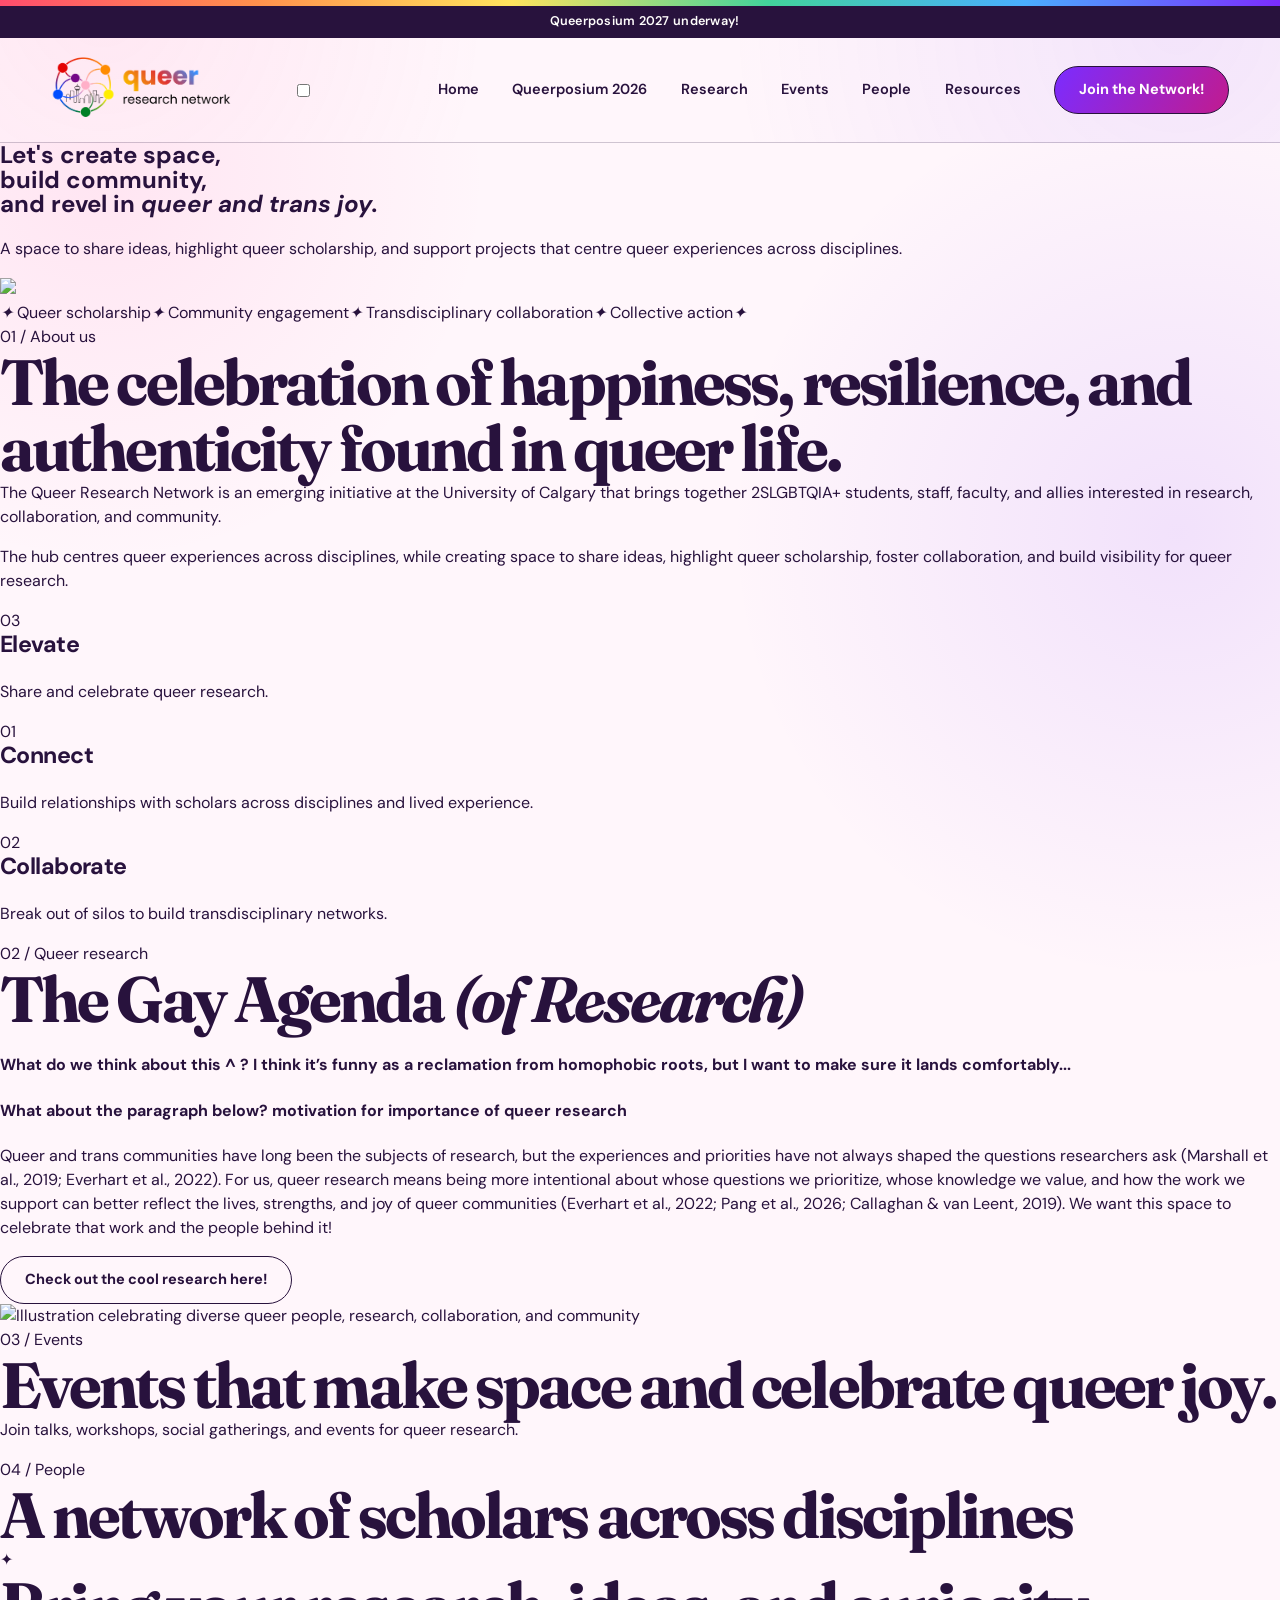
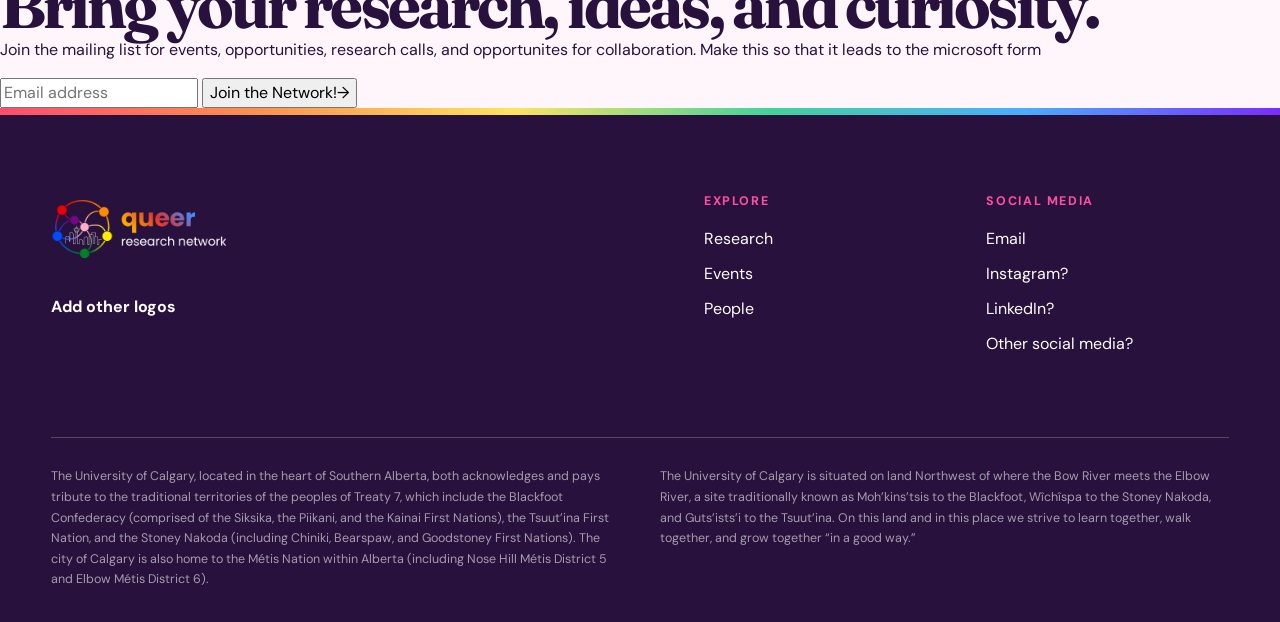
==== index.html @ a1e93ead "Add files via upload" ====
<!DOCTYPE html>
<html lang="en">
<head>
  <meta charset="UTF-8" />
  <meta name="viewport" content="width=device-width, initial-scale=1.0" />
  <title>Queer Research Network</title>
  <link rel="icon" type="image/png" href="assets/queer_research_hub_logo_only.png" />
  <link rel="preconnect" href="https://fonts.googleapis.com" />
  <link rel="preconnect" href="https://fonts.gstatic.com" crossorigin />
  <link
    href="https://fonts.googleapis.com/css2?family=DM+Sans:wght@400;500;600;700&family=Fraunces:opsz,wght@9..144,600;9..144,700&display=swap"
    rel="stylesheet"
  />
<link rel="stylesheet" href="styles.css" />
<link rel="stylesheet" href="home.css" />


  
</head>
<body class="home-page">
  <a class="skip-link" href="#main-content">Skip to content</a>
  <header class="site-header">
    <div class="announcement-bar">
      <p>
        <span aria-hidden="true"></span>
        Queerposium 2027 underway!
      </p>
      <!-- <a href="#connect">Get involved <span aria-hidden="true">↗</span></a> -->
    </div>
    <div class="nav-shell">
      <a class="brand" href="" aria-label="Queer Research Network home">
        <img class="brand-mark" src="assets/QRN_logo_black.png" alt="" aria-hidden="true" />
      </a>
      <input class="nav-toggle" type="checkbox" id="nav-toggle" />
      <label class="nav-toggle-label" for="nav-toggle">
        <span class="sr-only">Toggle navigation</span>
        <span></span><span></span>
      </label>
      <nav class="primary-nav" aria-label="Primary navigation">        
        <a href="index.html">Home</a>
        <a href="queerposium.html">Queerposium 2026</a>
        <!-- <a href="#about">About</a> -->
        <a href="research.html">Research</a>
        <a href="#events">Events</a>
        <a href="people.html">People</a>
        <a href="#resources">Resources</a>
        <a class="nav-button" href="#connect">Join the Network!</a>
      </nav>
    </div>
  </header>
  <main id="main-content">
    <section class="hero" id="top">
      <div class="hero-copy">
        <!-- <p class="eyebrow">Transdisciplinary. Community-led. Unapologetically queer.</p> -->
        <h1>
          <span class="hero-main">
            Let's create space,<br>
            build community,<br>
            and revel in <em>queer and trans joy.</em>
          </span><br>
        </h1>
        <p class="hero-intro">
          A space to share ideas, highlight queer scholarship, and support projects that centre queer experiences across disciplines.
        </p>
        <div class="hero-actions">
          <!-- <a class="button button-primary" href="#about">Learn more!</a> -->
          <!-- <a class="text-link" href="#research">See our work <span aria-hidden="true">→</span></a> -->
        </div>
      </div>
      <div class="hero-visual">
        <img
          class="hero-illustration"
          src="assets/queer-research-foreground.png"
        />
      </div>
    </section>
    <section class="ticker" aria-label="Hub values">
      <div class="ticker-track">
        <i>✦</i>
        <span>Queer scholarship</span><i>✦</i>
        <span>Community engagement</span><i>✦</i>
        <span>Transdisciplinary collaboration</span><i>✦</i>
        <span>Collective action</span><i>✦</i>
      </div>
    </section>
    <section class="intro-section section" id="about">
      <div class="section-label">01 / About us</div>
      <div class="intro-grid">
        <h2>The celebration of happiness, resilience, and authenticity found in queer life.</h2>
        <div class="intro-copy">
          <p>
            The Queer Research Network is an emerging initiative at the University of
            Calgary that brings together 2SLGBTQIA+ students, staff, faculty, and allies
            interested in research, collaboration, and community.
          </p>
          <p>
            The hub centres queer experiences across disciplines, while creating space
            to share ideas, highlight queer scholarship, foster collaboration, and build
            visibility for queer research.
          </p>
          <!-- <a class="text-link" href="#connect">Some button here idk yet <span aria-hidden="true">→</span></a> -->
        </div>
      </div>
      <div class="values-grid">
        <article class="value-card value-lilac">
          <span class="card-number">03</span>
          <h3>Elevate</h3>
          <p>Share and celebrate queer research.</p>
        </article>
        <article class="value-card value-yellow">
          <span class="card-number">01</span>
          <h3>Connect</h3>
          <p>Build relationships with scholars across disciplines and lived experience.</p>
        </article>
        <article class="value-card value-mint">
          <span class="card-number">02</span>
          <h3>Collaborate</h3>
          <p>Break out of silos to build transdisciplinary networks.</p>
        </article>
      </div>
    </section>

    
    <section class="research-section section" id="research">

      <div class="research-intro-grid">
        <div class="research-intro-column">
          <div class="section-label">02 / Queer research</div>

          <h2>The Gay Agenda <em>(of Research)</em></h2>

          <h4>
            What do we think about this ^ ? I think it’s funny as a reclamation
            from homophobic roots, but I want to make sure it lands comfortably...
          </h4>

          <h4>
            What about the paragraph below? motivation for importance of queer research 
          </h4>

          <div class="research-intro">
            <p>
              Queer and trans communities have long been the subjects of research,
              but the experiences and priorities have not always shaped the
              questions researchers ask
              (<a href="https://doi.org/10.1089/trgh.2018.0020"
                  target="_blank" rel="noopener noreferrer">Marshall et al., 2019</a>;
              <a href="https://doi.org/10.1016/j.socscimed.2021.114610"
                  target="_blank" rel="noopener noreferrer">Everhart et al., 2022</a>).

              For us, queer research means being more intentional about whose
              questions we prioritize, whose knowledge we value, and how the work
              we support can better reflect the lives, strengths, and joy of queer
              communities
              (<a href="https://doi.org/10.1016/j.socscimed.2021.114610"
                  target="_blank" rel="noopener noreferrer">Everhart et al., 2022</a>;
              <a href="https://www.cbrc.net/gender_diverse_research_priorities"
                  target="_blank" rel="noopener noreferrer">Pang et al., 2026</a>;
              <a href="https://doi.org/10.15365/joce.2203032019"
                  target="_blank" rel="noopener noreferrer">Callaghan &amp; van Leent, 2019</a>).

              We want this space to celebrate that work and the people behind it!
            </p>
          </div>

          <a class="button button-outline" href="research.html">
            Check out the cool research here!
          </a>
          
        </div>

        <div class="research-intro-visual">
          <img
            src="assets/post-it.jpeg"
            alt="Illustration celebrating diverse queer people, research, collaboration, and community"
          />
        </div>

      </div>

      <div class="research-grid"></div>

      <div class="research-grid"></div>
    </section>


    <section class="events-section section" id="events">
      <div class="events-intro">
        <div class="section-label">03 / Events</div>
        <h2>Events that make space and celebrate queer joy.</h2>
        <p>
          Join talks, workshops, social gatherings, and events for queer research.
        </p>
      </div>
      <div class="event-list"></div>
    </section>

    
    <section class="people-section section" id="people">
      <div class="section-heading-row">
        <div>
          <div class="section-label">04 / People</div>
          <h2>A network of scholars across disciplines</h2>
        </div>
      </div>
      <div class="people-grid"></div>
    </section>


    <!-- <section class="resource-section section" id="resources">
      <div class="resource-panel">
        <div>
          <p class="eyebrow">TODO</p>
          <h2>Ideas to refine this website</h2>
        </div>
        <div>
          <p>Create a solo Queerposium page, where we can include pictures from the event</p>
          <p>Think about where I can put real pictures on THIS page</p>
          <p>Put more queer elements (flags, etc) </p>
        </div>
        <!-- <div class="resource-links">
          <a href="#"><span>Research summaries</span><span>24 resources ↗</span></a>
          <a href="#"><span>Methods and ethics</span><span>12 resources ↗</span></a>
          <a href="#"><span>Teaching materials</span><span>18 resources ↗</span></a>
          <a href="#"><span>Community toolkits</span><span>9 resources ↗</span></a>
        </div> -->
      </div>
    </section>
    <section class="connect-section" id="connect">
      <div class="connect-art" aria-hidden="true">
        <span class="connect-star">✦</span>
        <span class="connect-loop"></span>
        <span class="connect-dot dot-one"></span>
        <span class="connect-dot dot-two"></span>
        <span class="connect-dot dot-three"></span>
      </div>
      <div class="connect-copy">
        <h2>Bring your research, ideas, and curiosity.</h2>
        <p>
          Join the mailing list for events, opportunities, research calls, and opportunites for collaboration.
          Make this so that it leads to the microsoft form
        </p>
        <form class="signup-form" action="#" method="post">
          <label class="sr-only" for="email">Email address</label>
          <input id="email" type="email" name="email" placeholder="Email address" required />
          <button type="submit">Join the Network!<span aria-hidden="true">→</span></button>
        </form>
      </div>
    </section>
  </main>
  <footer class="site-footer">
    <div class="footer-brand">
      <a class="brand" href="" aria-label="Queer Research Network home">
        <img class="brand-mark" src="assets/QRN_logo_white.png" alt="" aria-hidden="true" />
      </a>
       <h4> Add other logos</h4>
    </div>
    <div class="footer-links">
      <div>
        <h3>Explore</h3>
        <!-- <a href="#about">About</a> -->
        <a href="research.html">Research</a>
        <a href="#events">Events</a>
        <a href="#people">People</a>
      </div>
      <div>
        <h3>Social Media</h3>
        <a href="mailto:hello@example.ca">Email</a>
        <a href="#">Instagram?</a>
        <a href="#">LinkedIn?</a>
        <a href="#">Other social media?</a>
      </div>
    </div>
<div class="footer-bottom">

  <p>
    The University of Calgary, located in the heart of Southern
    Alberta, both acknowledges and pays tribute to the traditional
    territories of the peoples of Treaty 7, which include the
    Blackfoot Confederacy (comprised of the Siksika, the Piikani,
    and the Kainai First Nations), the Tsuut’ina First Nation, and
    the Stoney Nakoda (including Chiniki, Bearspaw, and Goodstoney
    First Nations). The city of Calgary is also home to the Métis
    Nation within Alberta (including Nose Hill Métis District 5 and
    Elbow Métis District 6).
  </p>

  <p>
    The University of Calgary is situated on land Northwest of where
    the Bow River meets the Elbow River, a site traditionally known
    as Moh’kins’tsis to the Blackfoot, Wîchîspa to the Stoney Nakoda,
    and Guts’ists’i to the Tsuut’ina. On this land and in this place
    we strive to learn together, walk together, and grow together
    “in a good way.”
  </p>

</div>
  </footer>

  <script>
    // Keep an initials portrait when a profile image cannot be loaded.
    document.addEventListener("error", function (event) {
      const image = event.target;
      if (!(image instanceof HTMLImageElement) ||
          !image.matches(".people-grid .person-photo")) return;
      const portrait = image.closest(".person-portrait");
      if (!portrait) return;
      const name = image.alt.replace(/^Portrait of\s+/i, "").trim();
      const initials = name.split(/\s+/).slice(0, 2)
        .map(part => part.charAt(0)).join("").toUpperCase();
      const fallback = document.createElement("span");
      fallback.textContent = initials;
      portrait.replaceChildren(fallback);
      portrait.setAttribute("aria-hidden", "true");
    }, true);
  </script>
  <script src="https://cdn.jsdelivr.net/npm/@supabase/supabase-js@2"></script>
  <script src="database.js"></script>
</body>
</html>
---- styles.css ----
/* ============================================================
   SHARED SITE STYLES
   Loaded by every page.
   Contains only design tokens, base styles, shared header/nav,
   buttons, accessibility utilities, and shared footer skin.
   ============================================================ */

:root {
  --ink: #28123d;
  --paper: #fff6fb;
  --white: #fffdfc;
  --red: #ff4d6d;
  --orange: #ff914d;
  --purple: #7b2cff;
  --lilac: #eadcff;
  --pink: #ff4fa3;
  --coral: #ff756d;
  --yellow: #ffe45e;
  --mint: #94edc5;
  --green: #42d39b;
  --sky: #a9ddff;
  --blue: #4aaeff;
  --line: rgba(40, 18, 61, 0.22);
  --shadow: 0 20px 50px rgba(40, 18, 61, 0.14);
  --radius-sm: 18px;
  --radius-md: 30px;
  --radius-lg: 48px;
  --max-width: 1440px;
  --serif: "Fraunces", Georgia, serif;
  --sans: "DM Sans", Arial, sans-serif;
}

* {
  box-sizing: border-box;
}

html {
  scroll-behavior: smooth;
  scroll-padding-top: 24px;
}

body {
  margin: 0;
  color: var(--ink);
  background:
    radial-gradient(circle at 8% 8%, rgba(255, 79, 163, 0.10), transparent 24rem),
    radial-gradient(circle at 92% 24%, rgba(123, 44, 255, 0.10), transparent 28rem),
    var(--paper);
  font-family: var(--sans);
  font-size: 16px;
  line-height: 1.5;
  -webkit-font-smoothing: antialiased;
}

::selection {
  color: var(--ink);
  background: var(--yellow);
}

img,
svg {
  max-width: 100%;
}

a {
  color: inherit;
  text-decoration: none;
}

button,
input {
  font: inherit;
}

h1,
h2,
h3,
p {
  margin-top: 0;
}

h1,
h2,
h3 {
  line-height: 1.03;
}

h2 {
  margin-bottom: 0;
  font-family: var(--serif);
  font-size: clamp(2.7rem, 5vw, 5rem);
  letter-spacing: -0.045em;
}

h3 {
  font-size: 1.45rem;
  letter-spacing: -0.025em;
}

.wrap {
  width: min(92%, var(--max-width));
  margin-inline: auto;
}

.skip-link {
  position: fixed;
  top: 12px;
  left: 12px;
  z-index: 999;
  padding: 10px 16px;
  border-radius: 999px;
  color: var(--white);
  background: var(--ink);
  transform: translateY(-160%);
  transition: transform 180ms ease;
}

.skip-link:focus {
  transform: translateY(0);
}

.sr-only {
  position: absolute;
  width: 1px;
  height: 1px;
  padding: 0;
  margin: -1px;
  overflow: hidden;
  clip: rect(0, 0, 0, 0);
  white-space: nowrap;
  border: 0;
}

:focus-visible {
  outline: 3px solid var(--purple);
  outline-offset: 4px;
}

/* ------------------------------------------------------------
   Shared header + desktop navigation
   ------------------------------------------------------------ */

.site-header {
  position: relative;
  z-index: 20;
  border-bottom: 1px solid var(--line);
  background:
    radial-gradient(circle at 8% 4%, rgba(255, 79, 163, 0.09), transparent 24rem),
    radial-gradient(circle at 92% 18%, rgba(123, 44, 255, 0.09), transparent 28rem),
    var(--paper);
}

.announcement-bar {
  display: flex;
  justify-content: center;
  align-items: center;
  gap: 48px;
  min-height: 38px;
  padding: 11px 5vw 6px;
  color: var(--white);
  background:
    linear-gradient(
      90deg,
      var(--red),
      var(--orange),
      var(--yellow),
      var(--green),
      var(--blue),
      var(--purple)
    ) top / 100% 6px no-repeat,
    var(--ink);
  font-size: 0.79rem;
  font-weight: 600;
  letter-spacing: 0.02em;
}

.announcement-bar p {
  display: flex;
  align-items: center;
  gap: 9px;
  margin: 0;
}

.announcement-bar a {
  border-bottom: 1px solid currentColor;
}

.nav-shell {
  display: flex;
  align-items: center;
  justify-content: space-between;
  width: min(100% - 8vw, var(--max-width));
  min-height: 104px;
  margin-inline: auto;
  gap: 24px;
}

.brand {
  display: inline-flex;
  align-items: center;
  gap: 13px;
  font-weight: 700;
  line-height: 1.1;
}

.brand-mark {
  width: auto;
  height: 72px;
  object-fit: contain;
}

.brand-text {
  font-size: 0.88rem;
  line-height: 1.05;
  letter-spacing: -0.02em;
}

.brand-fallback {
  font-family: var(--serif);
  font-size: 1.5rem;
  letter-spacing: -0.04em;
}

.primary-nav {
  display: flex;
  align-items: center;
  gap: clamp(18px, 2.6vw, 42px);
  font-size: 0.91rem;
  font-weight: 600;
}

.primary-nav > a:not(.nav-button):not(.button) {
  position: relative;
}

.primary-nav > a:not(.nav-button):not(.button)::after {
  position: absolute;
  right: 0;
  bottom: -5px;
  left: 0;
  height: 2px;
  background: var(--purple);
  content: "";
  transform: scaleX(0);
  transform-origin: right;
  transition: transform 180ms ease;
}

.primary-nav > a:not(.nav-button):not(.button):hover::after,
.primary-nav > a:not(.nav-button):not(.button):focus-visible::after {
  transform: scaleX(1);
  transform-origin: left;
}

/* ------------------------------------------------------------
   Shared buttons
   ------------------------------------------------------------ */

.nav-button,
.button {
  display: inline-flex;
  align-items: center;
  justify-content: center;
  min-height: 48px;
  padding: 0 24px;
  border: 1.5px solid var(--ink);
  border-radius: 999px;
  font-size: 0.91rem;
  font-weight: 700;
  transition:
    transform 180ms ease,
    box-shadow 180ms ease,
    background 180ms ease;
}

.nav-button,
.button-primary {
  color: var(--white);
  background: linear-gradient(120deg, var(--purple), #c11b8f);
}

.nav-button:hover,
.button:hover {
  box-shadow: 5px 5px 0 var(--ink);
  transform: translate(-2px, -2px);
}

.button-outline {
  background: transparent;
}

/* ============================================================
   SHARED FOOTER
   Used by index.html and queerposium.html
   ============================================================ */

.site-footer {
  display: grid;
  grid-template-columns: 1fr 1fr;

  gap: 70px 10vw;

  padding:
    87px
    max(4vw, calc((100vw - var(--max-width)) / 2))
    32px;

  color: var(--white);

  background:
    linear-gradient(
      90deg,
      var(--red),
      var(--orange),
      var(--yellow),
      var(--green),
      var(--blue),
      var(--purple)
    )
    top / 100% 7px no-repeat,
    var(--ink);
}


/* Footer logo / brand */

.footer-brand > p {
  max-width: 330px;
  margin: 28px 0 0;

  color: rgba(255, 253, 248, 0.68);
}


/* Footer navigation columns */

.footer-links {
  display: grid;
  grid-template-columns: repeat(2, 1fr);
  gap: 40px;
}

.footer-links h3 {
  margin-bottom: 20px;

  color: var(--pink);

  font-size: 0.78rem;
  letter-spacing: 0.13em;
  text-transform: uppercase;
}

.footer-links a {
  display: block;

  width: fit-content;

  margin-bottom: 10px;

  border-bottom: 1px solid transparent;
}

.footer-links a:hover {
  border-color: currentColor;
}


/* Land acknowledgement */

.footer-bottom {
  grid-column: 1 / -1;

  display: grid;
  grid-template-columns: repeat(2, minmax(0, 1fr));

  gap: 40px;

  padding-top: 28px;

  border-top: 1px solid rgba(255, 255, 255, 0.22);

  color: rgba(255, 253, 248, 0.58);

  font-size: 0.78rem;
  line-height: 1.65;
}

.footer-bottom p {
  max-width: 660px;
  margin: 0;
}


/* Mobile footer */

@media (max-width: 680px) {

  .site-footer {
    grid-template-columns: 1fr;

    gap: 50px;

    padding:
      70px
      24px
      32px;
  }

  .footer-links {
    grid-template-columns: repeat(2, 1fr);
  }

  .footer-bottom {
    grid-template-columns: 1fr;

    gap: 22px;
  }
}


@media (max-width: 480px) {

  .footer-links {
    grid-template-columns: 1fr;
    gap: 28px;
  }

}

/* ------------------------------------------------------------
   Shared responsive header basics
   ------------------------------------------------------------ */

@media (max-width: 900px) {
  .announcement-bar {
    justify-content: space-between;
    gap: 12px;
  }

  .nav-shell {
    min-height: 86px;
  }
}

@media (max-width: 680px) {
  .announcement-bar {
    min-height: 34px;
    font-size: 0.68rem;
  }

  .announcement-bar p {
    overflow: hidden;
    white-space: nowrap;
    text-overflow: ellipsis;
  }

  .nav-shell {
    width: min(100% - 36px, var(--max-width));
  }

  .brand-text {
    font-size: 0.78rem;
  }
}

@media (prefers-reduced-motion: reduce) {
  *,
  *::before,
  *::after {
    scroll-behavior: auto !important;
    transition-duration: 0.01ms !important;
  }


  .person-card:target {
  outline: 3px solid #7b2cff;
  outline-offset: 5px;
  scroll-margin-top: 24px;
}
  
}
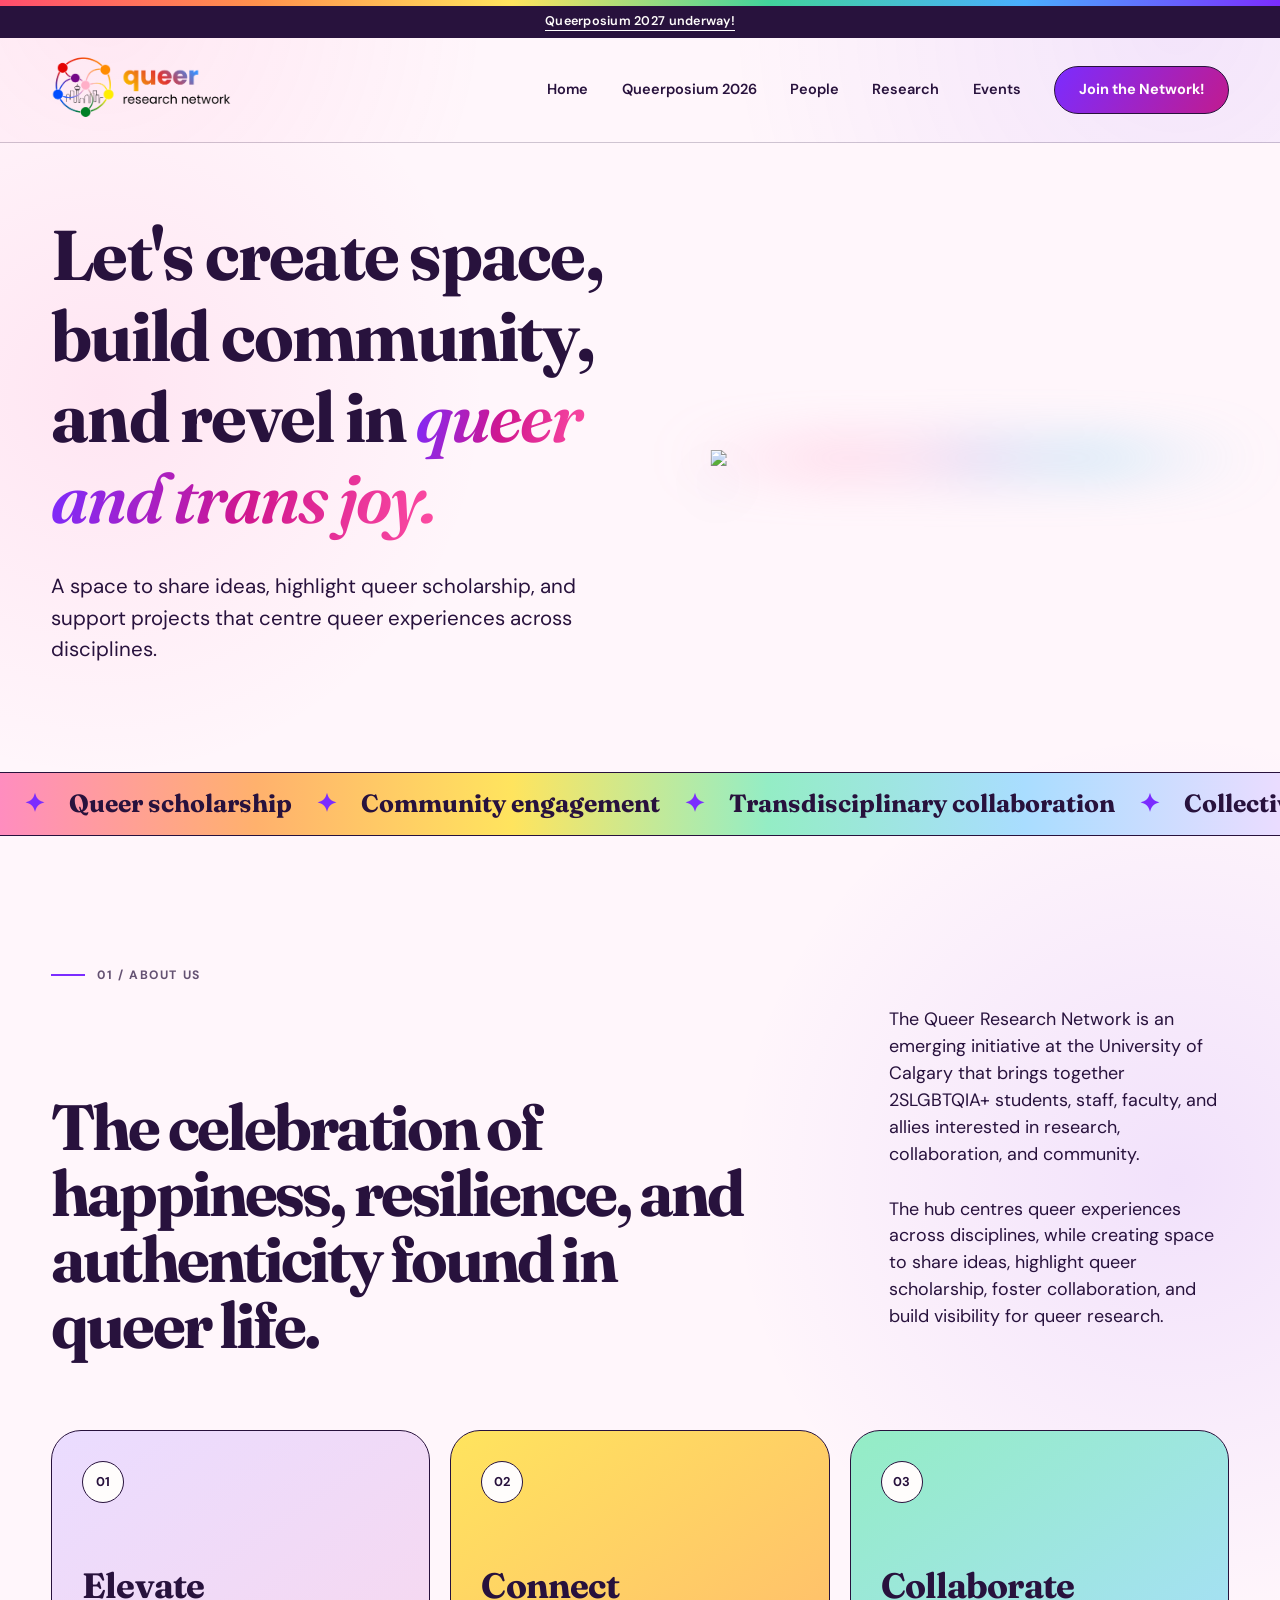
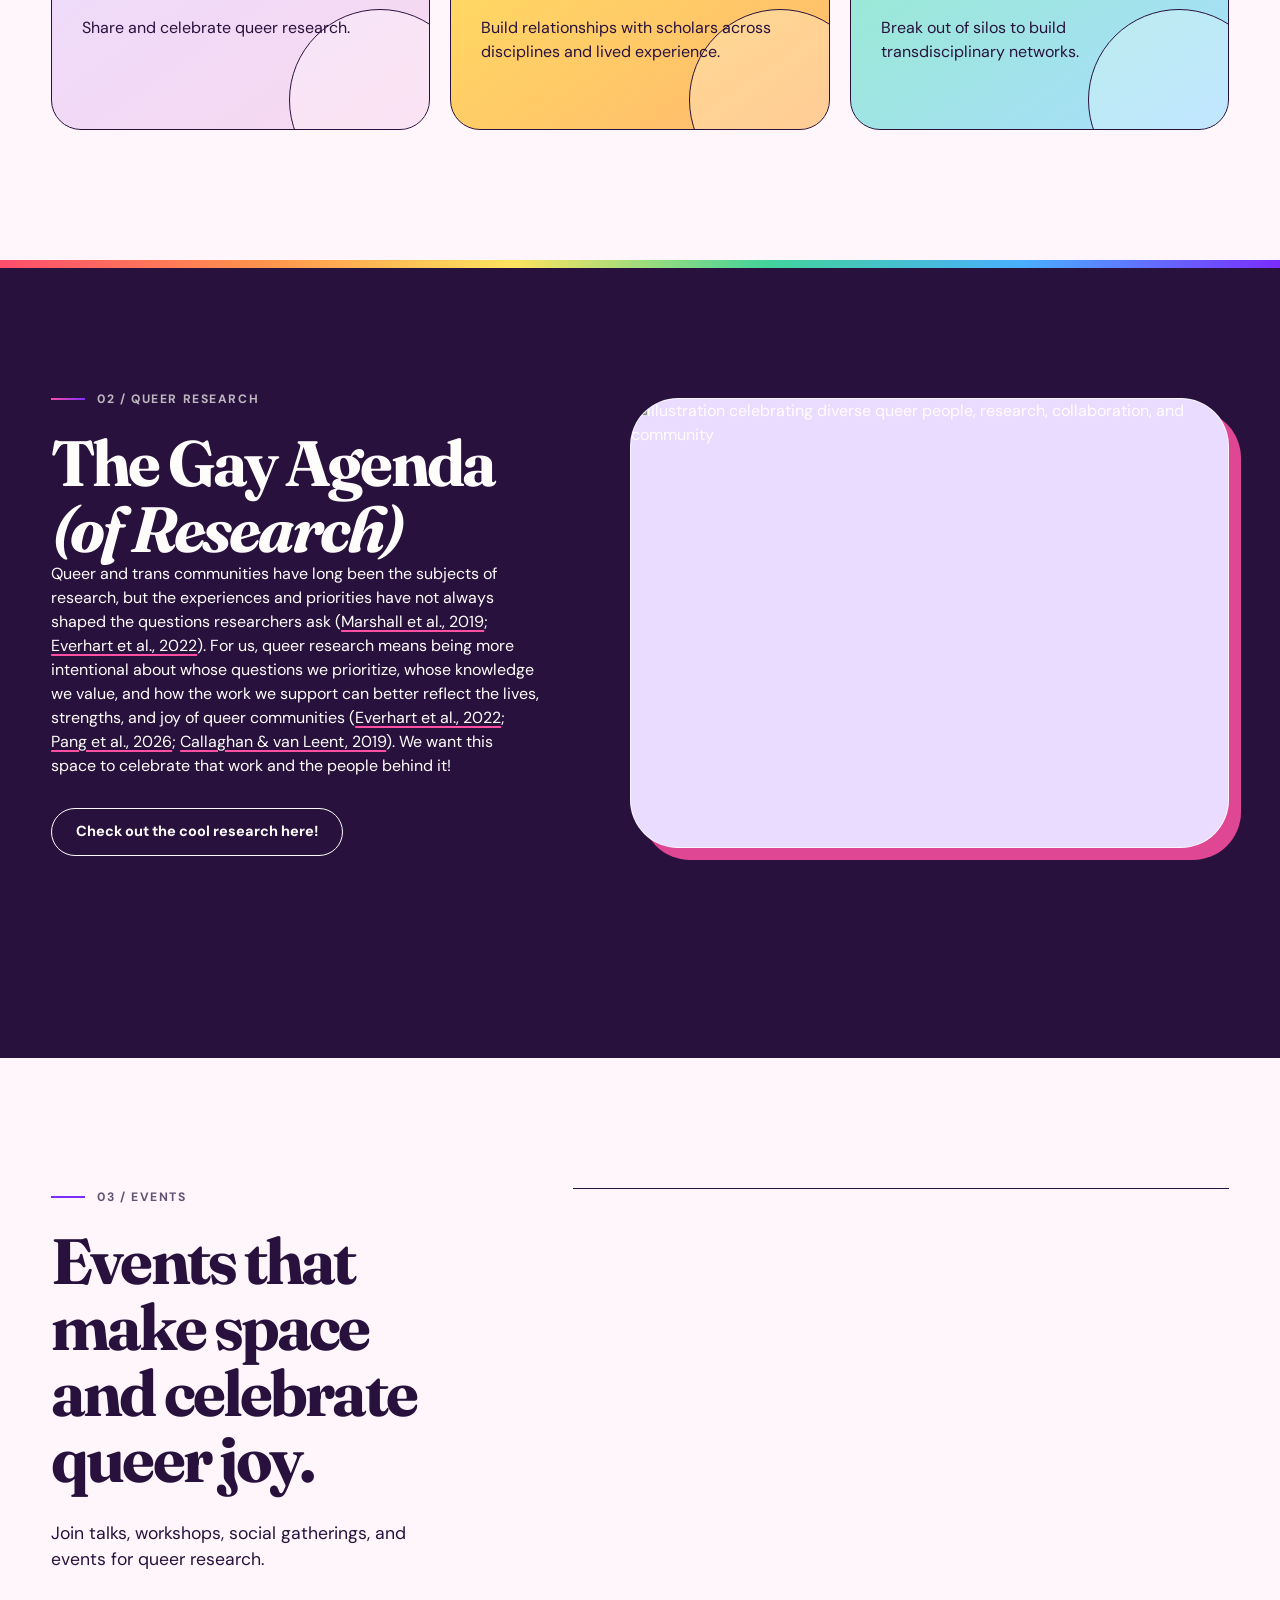
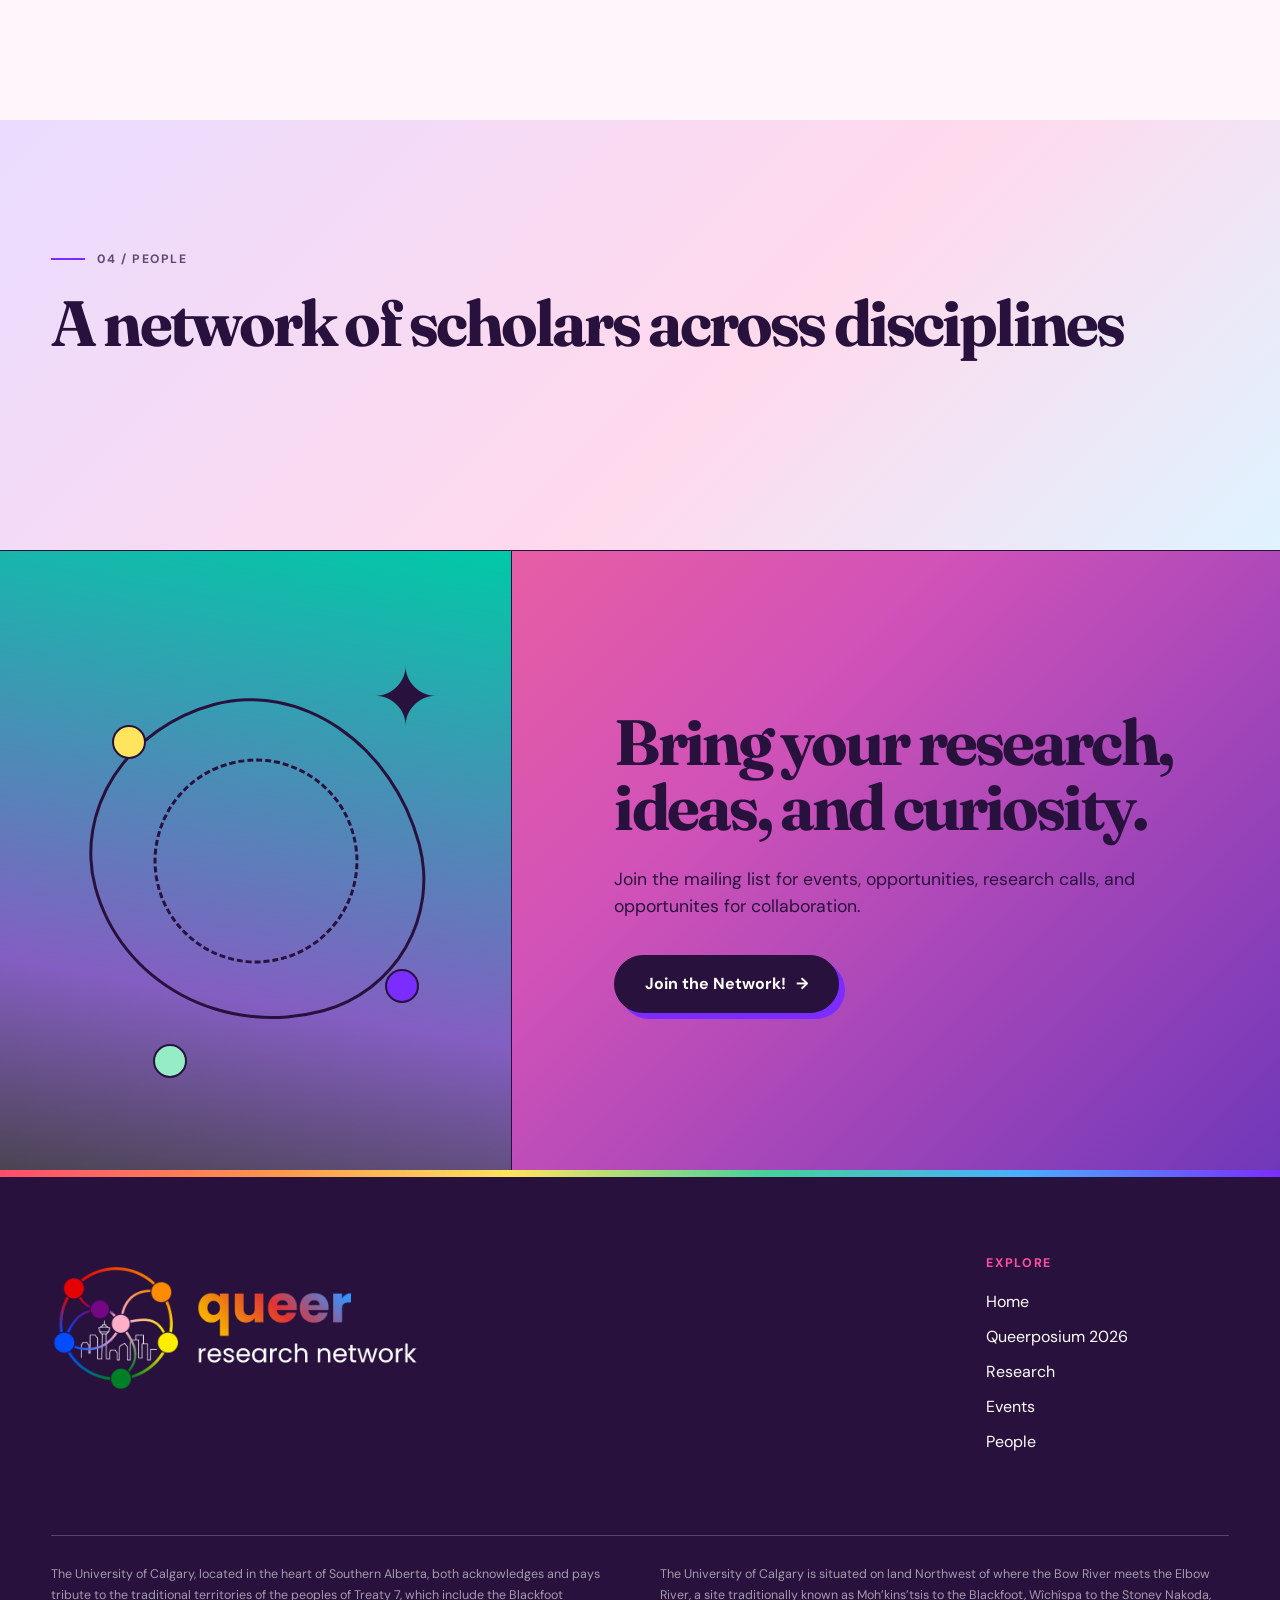
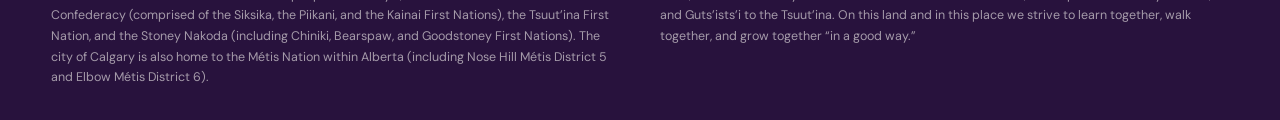
==== commit 126da8fa: "Add files via upload" ====
--- a/index.html
+++ b/index.html
@@ -19,35 +19,10 @@
 </head>
 <body class="home-page">
   <a class="skip-link" href="#main-content">Skip to content</a>
-  <header class="site-header">
-    <div class="announcement-bar">
-      <p>
-        <span aria-hidden="true"></span>
-        Queerposium 2027 underway!
-      </p>
-      <!-- <a href="#connect">Get involved <span aria-hidden="true">↗</span></a> -->
-    </div>
-    <div class="nav-shell">
-      <a class="brand" href="" aria-label="Queer Research Network home">
-        <img class="brand-mark" src="assets/QRN_logo_black.png" alt="" aria-hidden="true" />
-      </a>
-      <input class="nav-toggle" type="checkbox" id="nav-toggle" />
-      <label class="nav-toggle-label" for="nav-toggle">
-        <span class="sr-only">Toggle navigation</span>
-        <span></span><span></span>
-      </label>
-      <nav class="primary-nav" aria-label="Primary navigation">        
-        <a href="index.html">Home</a>
-        <a href="queerposium.html">Queerposium 2026</a>
-        <!-- <a href="#about">About</a> -->
-        <a href="research.html">Research</a>
-        <a href="#events">Events</a>
-        <a href="people.html">People</a>
-        <a href="#resources">Resources</a>
-        <a class="nav-button" href="#connect">Join the Network!</a>
-      </nav>
-    </div>
-  </header>
+
+  <div id="header-container"></div>
+  <script src="/header.js" defer></script>
+  
   <main id="main-content">
     <section class="hero" id="top">
       <div class="hero-copy">
@@ -103,17 +78,17 @@
       </div>
       <div class="values-grid">
         <article class="value-card value-lilac">
-          <span class="card-number">03</span>
+          <span class="card-number">01</span>
           <h3>Elevate</h3>
           <p>Share and celebrate queer research.</p>
         </article>
         <article class="value-card value-yellow">
-          <span class="card-number">01</span>
+          <span class="card-number">02</span>
           <h3>Connect</h3>
           <p>Build relationships with scholars across disciplines and lived experience.</p>
         </article>
         <article class="value-card value-mint">
-          <span class="card-number">02</span>
+          <span class="card-number">03</span>
           <h3>Collaborate</h3>
           <p>Break out of silos to build transdisciplinary networks.</p>
         </article>
@@ -128,15 +103,6 @@
           <div class="section-label">02 / Queer research</div>
 
           <h2>The Gay Agenda <em>(of Research)</em></h2>
-
-          <h4>
-            What do we think about this ^ ? I think it’s funny as a reclamation
-            from homophobic roots, but I want to make sure it lands comfortably...
-          </h4>
-
-          <h4>
-            What about the paragraph below? motivation for importance of queer research 
-          </h4>
 
           <div class="research-intro">
             <p>
@@ -238,64 +204,22 @@
         <h2>Bring your research, ideas, and curiosity.</h2>
         <p>
           Join the mailing list for events, opportunities, research calls, and opportunites for collaboration.
-          Make this so that it leads to the microsoft form
         </p>
-        <form class="signup-form" action="#" method="post">
-          <label class="sr-only" for="email">Email address</label>
-          <input id="email" type="email" name="email" placeholder="Email address" required />
-          <button type="submit">Join the Network!<span aria-hidden="true">→</span></button>
-        </form>
+        <a
+          href="https://forms.cloud.microsoft/Pages/ResponsePage.aspx?id=7KAJxuOlMUaWhhkigL2RUbtueihBSt9Picqrnb887gtUMUtVWUZZM0RPVTFEOVdIR0JNRktCRlJOSyQlQCN0PWcu"
+          class="join-button"
+          target="_blank"
+          rel="noopener noreferrer"
+        >
+          Join the Network! <span aria-hidden="true">→</span>
+        </a>
       </div>
     </section>
   </main>
-  <footer class="site-footer">
-    <div class="footer-brand">
-      <a class="brand" href="" aria-label="Queer Research Network home">
-        <img class="brand-mark" src="assets/QRN_logo_white.png" alt="" aria-hidden="true" />
-      </a>
-       <h4> Add other logos</h4>
-    </div>
-    <div class="footer-links">
-      <div>
-        <h3>Explore</h3>
-        <!-- <a href="#about">About</a> -->
-        <a href="research.html">Research</a>
-        <a href="#events">Events</a>
-        <a href="#people">People</a>
-      </div>
-      <div>
-        <h3>Social Media</h3>
-        <a href="mailto:hello@example.ca">Email</a>
-        <a href="#">Instagram?</a>
-        <a href="#">LinkedIn?</a>
-        <a href="#">Other social media?</a>
-      </div>
-    </div>
-<div class="footer-bottom">
-
-  <p>
-    The University of Calgary, located in the heart of Southern
-    Alberta, both acknowledges and pays tribute to the traditional
-    territories of the peoples of Treaty 7, which include the
-    Blackfoot Confederacy (comprised of the Siksika, the Piikani,
-    and the Kainai First Nations), the Tsuut’ina First Nation, and
-    the Stoney Nakoda (including Chiniki, Bearspaw, and Goodstoney
-    First Nations). The city of Calgary is also home to the Métis
-    Nation within Alberta (including Nose Hill Métis District 5 and
-    Elbow Métis District 6).
-  </p>
-
-  <p>
-    The University of Calgary is situated on land Northwest of where
-    the Bow River meets the Elbow River, a site traditionally known
-    as Moh’kins’tsis to the Blackfoot, Wîchîspa to the Stoney Nakoda,
-    and Guts’ists’i to the Tsuut’ina. On this land and in this place
-    we strive to learn together, walk together, and grow together
-    “in a good way.”
-  </p>
-
-</div>
-  </footer>
+
+
+  <div id="footer-container"></div>
+<script src="/footer.js" defer></script>
 
   <script>
     // Keep an initials portrait when a profile image cannot be loaded.
--- a/styles.css
+++ b/styles.css
@@ -324,6 +324,13 @@
 
 /* Footer logo / brand */
 
+.footer-brand .brand-mark {
+  height: 150px;
+  width: auto;
+  max-width: 100%;
+  object-fit: contain;
+}
+
 .footer-brand > p {
   max-width: 330px;
   margin: 28px 0 0;
@@ -336,8 +343,8 @@
 
 .footer-links {
   display: grid;
-  grid-template-columns: repeat(2, 1fr);
-  gap: 40px;
+  grid-template-columns: 1fr;
+  padding-left: calc(50% + 20px);
 }
 
 .footer-links h3 {
@@ -479,3 +486,89 @@
 }
   
 }
+
+@media (max-width: 680px) {
+  .footer-links {
+    padding-left: 0;
+  }
+}
+
+
+/* Consistent footer typography across all pages */
+
+.site-footer {
+  font-family: "DM Sans", Arial, sans-serif;
+  font-size: 16px;
+  line-height: 1.5;
+}
+
+.site-footer .footer-links h3 {
+  font-family: "DM Sans", Arial, sans-serif;
+  font-size: 0.78rem;
+  font-weight: 700;
+  letter-spacing: 0.13em;
+  line-height: 1.03;
+  margin: 0 0 20px;
+}
+
+.site-footer .footer-links a {
+  font-family: "DM Sans", Arial, sans-serif;
+  font-size: 16px;
+  font-weight: 400;
+  line-height: 1.5;
+  text-decoration: none;
+}
+
+.site-footer .footer-bottom {
+  font-family: "DM Sans", Arial, sans-serif;
+  font-size: 0.78rem;
+  line-height: 1.65;
+}
+
+.site-footer .footer-bottom p {
+  margin: 0;
+}
+
+
+
+/* Mobile header */
+
+@media (max-width: 780px) {
+  #header-container .nav-shell {
+    width: calc(100% - 36px);
+    min-height: 88px;
+    flex-wrap: wrap;
+  }
+
+  #header-container .brand-mark {
+    height: 58px;
+    max-height: 58px;
+  }
+
+  #header-container .menu-button {
+    display: inline-flex;
+    margin-left: auto;
+  }
+
+  #header-container .primary-nav {
+    display: none;
+    width: 100%;
+    flex-direction: column;
+    align-items: stretch;
+    gap: 0;
+    padding-bottom: 18px;
+  }
+
+  #header-container .primary-nav.is-open {
+    display: flex;
+  }
+
+  #header-container .primary-nav a {
+    padding: 12px;
+  }
+
+  #header-container .primary-nav .nav-button {
+    margin-top: 10px;
+  }
+}
+
--- a/home.css
+++ b/home.css
@@ -0,0 +1,1431 @@
+/* ============================================================
+   HOME PAGE ONLY
+   Load after styles.css on index.html.
+   ============================================================ */
+
+/* ------------------------------------------------------------
+   Home navigation: checkbox-controlled mobile menu
+   ------------------------------------------------------------ */
+
+.nav-toggle,
+.nav-toggle-label {
+  display: none;
+}
+
+/* ------------------------------------------------------------
+   Hero
+   ------------------------------------------------------------ */
+
+.hero {
+  position: relative;
+  z-index: 2;
+  display: grid;
+  grid-template-columns: minmax(0, 1.05fr) minmax(440px, 0.95fr);
+  gap: clamp(36px, 5vw, 96px);
+  align-items: center;
+  width: min(100% - 8vw, var(--max-width));
+  min-height: 500px;
+  margin-inline: auto;
+  padding: 72px 0;
+}
+
+.eyebrow,
+.section-label,
+.content-type,
+.person-role {
+  margin-bottom: 22px;
+  font-size: 0.76rem;
+  font-weight: 700;
+  letter-spacing: 0.13em;
+  text-transform: uppercase;
+}
+
+.eyebrow {
+  display: inline-flex;
+  padding: 9px 14px;
+  border: 1px solid var(--ink);
+  border-radius: 999px;
+  background: var(--yellow);
+  letter-spacing: 0.07em;
+}
+
+
+.hero h1 {
+  max-width: 820px;
+  margin-bottom: 32px;
+  font-family: var(--serif);
+  font-size: clamp(3rem, 5.5vw, 5.8rem);
+  font-weight: 700;
+  letter-spacing: -0.025em;
+  line-height: 1.15;
+  overflow: visible;
+}
+
+.hero h1 em {
+  color: var(--purple);
+  background: linear-gradient(100deg, var(--purple), #d0168f, var(--pink));
+  background-clip: text;
+  -webkit-background-clip: text;
+  -webkit-text-fill-color: transparent;
+  font-weight: 600;
+
+  padding-right: 0.12em;
+  -webkit-box-decoration-break: clone;
+  box-decoration-break: clone;
+}
+
+
+.hero-intro {
+  max-width: 690px;
+  margin-bottom: 34px;
+  font-size: clamp(1.08rem, 1.6vw, 1.35rem);
+  line-height: 1.55;
+}
+
+.hero-actions {
+  display: flex;
+  align-items: center;
+  gap: 26px;
+}
+
+.text-link,
+.card-link {
+  display: inline-flex;
+  align-items: center;
+  gap: 10px;
+  padding-bottom: 3px;
+  border-bottom: 1.5px solid currentColor;
+  font-weight: 700;
+}
+
+.text-link span,
+.card-link span {
+  transition: transform 180ms ease;
+}
+
+.text-link:hover span,
+.card-link:hover span {
+  transform: translateX(4px);
+}
+
+.hero-visual {
+  position: relative;
+  z-index: 1;
+  display: flex;
+  align-items: center;
+  justify-content: center;
+  width: min(100%, 760px);
+  min-width: 0;
+  margin-inline: auto;
+  isolation: isolate;
+}
+
+.hero-visual::before {
+  position: absolute;
+  inset: 5% -8% 0%;
+  z-index: -1;
+  border-radius: 50%;
+  background:
+    radial-gradient(circle at 28% 34%, rgba(255, 141, 191, 0.75), transparent 36%),
+    radial-gradient(circle at 72% 30%, rgba(93, 202, 241, 0.75), transparent 38%),
+    radial-gradient(circle at 52% 72%, rgba(175, 147, 230, 0.75), transparent 45%);
+  filter: blur(26px);
+  content: "";
+}
+
+.hero-illustration {
+  display: block;
+  width: 116%;
+  max-width: none;
+  height: auto;
+  object-fit: contain;
+  filter: drop-shadow(0 24px 24px rgba(55, 31, 97, 0.14));
+  transform: translateX(2%);
+}
+
+/* ------------------------------------------------------------
+   Ticker
+   ------------------------------------------------------------ */
+
+.ticker {
+  overflow: hidden;
+  border-block: 1.5px solid var(--ink);
+  background: linear-gradient(
+    90deg,
+    #ff8dbf,
+    #ffb16d,
+    var(--yellow),
+    var(--mint),
+    var(--sky),
+    var(--lilac)
+  );
+}
+
+.ticker-track {
+  display: flex;
+  justify-content: center;
+  align-items: center;
+  gap: 24px;
+  min-width: max-content;
+  min-height: 62px;
+  padding-inline: 24px;
+  font-family: var(--serif);
+  font-size: clamp(1.1rem, 2vw, 1.55rem);
+  font-weight: 700;
+}
+
+.ticker-track i {
+  color: var(--purple);
+  font-style: normal;
+}
+
+/* ------------------------------------------------------------
+   Shared home section rhythm
+   ------------------------------------------------------------ */
+
+.section {
+  width: min(100% - 8vw, var(--max-width));
+  margin-inline: auto;
+  padding: 130px 0;
+}
+
+.section-label {
+  display: flex;
+  align-items: center;
+  gap: 12px;
+  color: rgba(40, 18, 61, 0.72);
+}
+
+.section-label::before {
+  width: 34px;
+  height: 2px;
+  background: var(--purple);
+  content: "";
+}
+
+.section-heading-row {
+  display: flex;
+  justify-content: space-between;
+  gap: 48px;
+  align-items: end;
+  margin-bottom: 64px;
+}
+
+.section-side-copy {
+  max-width: 420px;
+  margin-bottom: 8px;
+  font-size: 1.1rem;
+}
+
+/* ------------------------------------------------------------
+   Intro / values
+   ------------------------------------------------------------ */
+
+.intro-grid {
+  display: grid;
+  grid-template-columns: minmax(0, 1.15fr) minmax(320px, 0.55fr);
+  gap: 10vw;
+  align-items: end;
+  margin-bottom: 72px;
+}
+
+.intro-copy {
+  font-size: 1.12rem;
+}
+
+.intro-copy p {
+  margin-bottom: 28px;
+}
+
+.values-grid {
+  display: grid;
+  grid-template-columns: repeat(3, 1fr);
+  gap: 20px;
+}
+
+.value-card {
+  position: relative;
+  min-height: 300px;
+  padding: 30px;
+  overflow: hidden;
+  border: 1.5px solid var(--ink);
+  border-radius: var(--radius-md);
+  transition: transform 180ms ease, box-shadow 180ms ease;
+}
+
+.value-image-card {
+  padding: 20px;
+  background: linear-gradient(145deg, var(--lilac), #f8d8ee);
+}
+
+.value-image-card::after {
+  display: none;
+}
+
+.value-image-card img {
+  display: block;
+  width: 100%;
+  height: 100%;
+  min-height: 260px;
+  object-fit: contain;
+}
+
+.value-card:hover {
+  box-shadow: 8px 8px 0 var(--ink);
+  transform: translate(-3px, -3px) rotate(-1deg);
+}
+
+.value-card::after {
+  position: absolute;
+  right: -42px;
+  bottom: -62px;
+  width: 180px;
+  height: 180px;
+  border: 1.5px solid var(--ink);
+  border-radius: 50%;
+  content: "";
+  background: rgba(255, 255, 255, 0.28);
+}
+
+.value-lilac {
+  background: linear-gradient(145deg, var(--lilac), #f8d8ee);
+}
+
+.value-yellow {
+  background: linear-gradient(145deg, var(--yellow), #ffb86e);
+}
+
+.value-mint {
+  background: linear-gradient(145deg, var(--mint), var(--sky));
+}
+
+.card-number {
+  display: inline-grid;
+  width: 42px;
+  height: 42px;
+  margin-bottom: 65px;
+  border: 1.5px solid var(--ink);
+  border-radius: 50%;
+  place-items: center;
+  background: var(--white);
+  font-size: 0.8rem;
+  font-weight: 700;
+}
+
+.value-card h3 {
+  margin-bottom: 12px;
+  font-family: var(--serif);
+  font-size: 2.2rem;
+}
+
+.value-card p {
+  position: relative;
+  z-index: 2;
+  max-width: 290px;
+  margin-bottom: 0;
+}
+
+/* ------------------------------------------------------------
+   Research
+   ------------------------------------------------------------ */
+
+.research-section {
+  width: 100%;
+  max-width: none;
+  padding-inline: max(4vw, calc((100vw - var(--max-width)) / 2));
+  background:
+    linear-gradient(
+      90deg,
+      var(--red),
+      var(--orange),
+      var(--yellow),
+      var(--green),
+      var(--blue),
+      var(--purple)
+    ) top / 100% 8px no-repeat,
+    var(--ink);
+  color: var(--white);
+}
+
+.research-intro-grid {
+  display: grid;
+  grid-template-columns: minmax(0, 0.9fr) minmax(400px, 1.1fr);
+  gap: clamp(48px, 7vw, 110px);
+  align-items: center;
+  margin-bottom: 72px;
+}
+
+.research-intro-column {
+  max-width: 680px;
+}
+
+.research-intro-visual {
+  width: 100%;
+  overflow: hidden;
+  border: 1.5px solid rgba(255, 255, 255, 0.75);
+  border-radius: var(--radius-lg);
+  background: var(--lilac);
+  box-shadow: 12px 12px 0 rgba(255, 79, 163, 0.85);
+}
+
+.research-intro-visual img {
+  display: block;
+  width: 100%;
+  aspect-ratio: 4 / 3;
+  object-fit: cover;
+}
+
+.research-intro p {
+  margin-bottom: 30px;
+}
+
+.research-intro a {
+  color: inherit;
+  text-decoration: underline;
+  text-decoration-color: var(--pink);
+  text-decoration-thickness: 2px;
+  text-underline-offset: 3px;
+}
+
+.research-intro a:hover {
+  color: var(--pink);
+}
+
+.research-section .section-label {
+  color: rgba(255, 253, 248, 0.7);
+}
+
+.research-section .section-label::before {
+  background: linear-gradient(145deg, var(--pink), var(--purple));
+}
+
+.research-section .button-outline {
+  border-color: var(--white);
+}
+
+.research-section .button-outline:hover {
+  color: var(--ink);
+  background: var(--white);
+  box-shadow: 5px 5px 0 var(--pink);
+}
+
+.research-grid {
+  display: grid;
+  grid-template-columns: 1.35fr 0.825fr 0.825fr;
+  gap: 20px;
+}
+
+.research-card {
+  display: flex;
+  min-height: 500px;
+  overflow: hidden;
+  border-radius: var(--radius-md);
+  color: var(--ink);
+  background: linear-gradient(145deg, var(--mint), var(--sky));
+}
+
+.research-card-featured {
+  display: grid;
+  grid-template-rows: 0.8fr 1.2fr;
+  background: linear-gradient(135deg, var(--lilac), #ffd9ec 62%, #d9efff);
+}
+
+.research-card-coral {
+  background: linear-gradient(145deg, var(--coral), #ffaf79);
+}
+
+.research-visual {
+  position: relative;
+  min-height: 235px;
+  overflow: hidden;
+  border-bottom: 1.5px solid var(--ink);
+}
+
+.visual-network {
+  background:
+    linear-gradient(28deg, transparent 49.2%, var(--line) 49.2% 50.8%, transparent 50.8%),
+    linear-gradient(-35deg, transparent 49%, var(--ink) 49% 51%, transparent 51%),
+    linear-gradient(80deg, transparent 49.5%, var(--ink) 49.5% 50.5%, transparent 50.5%),
+    linear-gradient(-80deg, transparent 49.4%, var(--line) 49.4% 50.6%, transparent 50.6%),
+    var(--paper);
+}
+
+.visual-network span {
+  position: absolute;
+  z-index: 2;
+  border: 2px solid var(--ink);
+  border-radius: 50%;
+  background: var(--white);
+  transform: translate(-50%, -50%);
+  transition: transform 200ms ease, box-shadow 200ms ease;
+}
+
+.visual-network span:hover {
+  z-index: 4;
+  transform: translate(-50%, -50%) scale(1.3);
+  box-shadow: 0 0 12px rgba(123, 44, 255, 0.3);
+}
+
+.visual-network span:nth-child(1) {
+  top: 50%;
+  left: 50%;
+  z-index: 3;
+  width: 26px;
+  height: 26px;
+  border-width: 3px;
+  background: var(--yellow);
+}
+
+.visual-network span:nth-child(2) {
+  top: 15%;
+  left: 25%;
+  width: 14px;
+  height: 14px;
+  background: var(--pink);
+}
+
+.visual-network span:nth-child(3) {
+  top: 85%;
+  left: 75%;
+  width: 18px;
+  height: 18px;
+  background: var(--pink);
+}
+
+.visual-network span:nth-child(4) {
+  top: 25%;
+  left: 62%;
+  width: 12px;
+  height: 12px;
+  background: var(--sky);
+}
+
+.visual-network span:nth-child(5) {
+  top: 75%;
+  left: 38%;
+  width: 16px;
+  height: 16px;
+  background: var(--sky);
+}
+
+.visual-network span:nth-child(6) {
+  top: 58%;
+  left: 15%;
+  width: 10px;
+  height: 10px;
+  background: var(--mint);
+}
+
+.visual-network span:nth-child(7) {
+  top: 45%;
+  left: 85%;
+  width: 10px;
+  height: 10px;
+  background: var(--mint);
+}
+
+.visual-network span:nth-child(8) {
+  top: 40%;
+  left: 15%;
+  width: 8px;
+  height: 8px;
+  background: var(--mint);
+}
+
+.research-content {
+  display: flex;
+  flex-direction: column;
+  padding: 30px;
+}
+
+.research-content h3 {
+  margin-bottom: 20px;
+  font-family: var(--serif);
+  font-size: clamp(1.8rem, 2.3vw, 2.7rem);
+}
+
+.research-card:not(.research-card-featured) .research-content h3 {
+  font-size: clamp(1.65rem, 2vw, 2.25rem);
+}
+
+.research-content > p:not(.content-type) {
+  margin-bottom: 26px;
+}
+
+.content-type {
+  margin-bottom: 18px;
+  opacity: 0.72;
+}
+
+.tag-list {
+  display: flex;
+  flex-wrap: wrap;
+  gap: 7px;
+  margin-bottom: 32px;
+}
+
+.tag-list span {
+  padding: 7px 10px;
+  border: 1px solid currentColor;
+  border-radius: 999px;
+  font-size: 0.72rem;
+  font-weight: 600;
+}
+
+.card-link {
+  align-self: flex-start;
+  margin-top: auto;
+}
+
+/* ------------------------------------------------------------
+   Events
+   ------------------------------------------------------------ */
+
+.events-section {
+  display: grid;
+  grid-template-columns: minmax(300px, 0.75fr) minmax(0, 1.25fr);
+  gap: 10vw;
+}
+
+.events-intro {
+  position: sticky;
+  top: 40px;
+  align-self: start;
+}
+
+.events-intro h2 {
+  margin-bottom: 28px;
+}
+
+.events-intro > p {
+  max-width: 520px;
+  font-size: 1.1rem;
+}
+
+.event-list {
+  border-top: 1.5px solid var(--ink);
+}
+
+.event-item {
+  display: grid;
+  grid-template-columns: 88px 1fr 45px;
+  gap: 24px;
+  align-items: center;
+  min-height: 180px;
+  border-bottom: 1.5px solid var(--ink);
+  transition: padding 180ms ease, background 180ms ease;
+}
+
+.event-item:hover {
+  padding-inline: 18px;
+  background: var(--lilac);
+}
+
+.event-item time {
+  display: flex;
+  flex-direction: column;
+  font-family: var(--serif);
+  font-size: 2.8rem;
+  font-weight: 700;
+  line-height: 0.9;
+}
+
+.event-item time span {
+  margin-bottom: 8px;
+  font-family: var(--sans);
+  font-size: 0.7rem;
+  letter-spacing: 0.15em;
+}
+
+.event-item h3 {
+  margin-bottom: 0;
+  font-family: var(--serif);
+  font-size: clamp(1.5rem, 2.2vw, 2.15rem);
+}
+
+.event-item .content-type {
+  margin-bottom: 9px;
+}
+
+.event-item > a {
+  display: grid;
+  width: 43px;
+  height: 43px;
+  border: 1.5px solid var(--ink);
+  border-radius: 50%;
+  place-items: center;
+  font-size: 1.2rem;
+}
+
+/* ------------------------------------------------------------
+   People
+   ------------------------------------------------------------ */
+
+.people-section {
+  width: 100%;
+  max-width: none;
+  padding-inline: max(4vw, calc((100vw - var(--max-width)) / 2));
+  background: linear-gradient(135deg, var(--lilac), #ffd9ec 58%, #dff3ff);
+}
+
+.people-grid {
+  display: flex;
+  flex-wrap: wrap;
+  justify-content: center;
+  gap: 20px;
+}
+
+.person-card {
+  width: calc(33.333% - 14px);
+  padding: 18px;
+  border: 1.5px solid var(--ink);
+  border-radius: var(--radius-md);
+  background: var(--white);
+}
+
+.person-portrait {
+  position: relative;
+  display: grid;
+  width: 100%;
+  aspect-ratio: 1 / 1;
+  margin-bottom: 24px;
+  overflow: hidden;
+  border: 1.5px solid var(--ink);
+  border-radius: 22px;
+  place-items: center;
+  background: var(--pink);
+}
+
+.person-photo {
+  position: absolute;
+  inset: 0;
+  z-index: 3;
+  display: block;
+  width: 100%;
+  height: 100%;
+  max-width: none;
+  object-fit: cover;
+  object-position: center;
+}
+
+.person-portrait span {
+  position: relative;
+  z-index: 2;
+  font-family: var(--serif);
+  font-size: 4rem;
+  font-weight: 700;
+}
+
+.person-portrait:has(.person-photo) span,
+.person-portrait:has(.person-photo)::before,
+.person-portrait:has(.person-photo)::after {
+  display: none;
+}
+
+.person-portrait:not(:has(.person-photo))::before,
+.person-portrait:not(:has(.person-photo))::after {
+  position: absolute;
+  border: 1.5px solid var(--ink);
+  content: "";
+}
+
+.person-portrait:not(:has(.person-photo))::before {
+  width: 190px;
+  height: 190px;
+  border-radius: 50%;
+  background: rgba(255, 255, 255, 0.38);
+}
+
+.person-portrait:not(:has(.person-photo))::after {
+  right: -25px;
+  bottom: -30px;
+  width: 140px;
+  height: 140px;
+  border-radius: 42% 58% 62% 38%;
+  background: rgba(255, 255, 255, 0.5);
+  transform: rotate(18deg);
+}
+
+.person-card > div:last-child {
+  padding: 0 8px 4px;
+}
+
+.person-role {
+  margin-bottom: 10px;
+  opacity: 0.68;
+}
+
+.person-card h3 {
+  margin-bottom: 22px;
+  font-family: var(--serif);
+  font-size: 2rem;
+}
+
+.person-card .tag-list {
+  margin-bottom: 0;
+}
+
+/* ------------------------------------------------------------
+   Resources
+   ------------------------------------------------------------ */
+
+.resource-panel {
+  display: grid;
+  grid-template-columns: 1fr 1fr;
+  gap: 8vw;
+  padding: clamp(36px, 6vw, 80px);
+  border: 1.5px solid var(--ink);
+  border-radius: var(--radius-lg);
+  background: linear-gradient(135deg, var(--sky), var(--lilac) 52%, #ffd2e8);
+  box-shadow: 12px 12px 0 var(--ink);
+}
+
+.resource-panel .eyebrow {
+  background: var(--white);
+}
+
+.resource-panel h2 {
+  font-size: clamp(2.5rem, 4.3vw, 4.5rem);
+}
+
+.resource-links {
+  border-top: 1.5px solid var(--ink);
+}
+
+.resource-links a {
+  display: flex;
+  justify-content: space-between;
+  gap: 18px;
+  padding: 25px 2px;
+  border-bottom: 1.5px solid var(--ink);
+  font-weight: 700;
+  transition: padding 180ms ease, background 180ms ease;
+}
+
+.resource-links a:hover {
+  padding-inline: 12px;
+  background: rgba(255, 255, 255, 0.24);
+}
+
+.resource-links span:last-child {
+  font-size: 0.78rem;
+  font-weight: 600;
+  opacity: 0.72;
+}
+
+/* ------------------------------------------------------------
+   Connect
+   ------------------------------------------------------------ */
+
+.connect-section {
+  display: grid;
+  grid-template-columns: 0.8fr 1.2fr;
+  min-height: 620px;
+  border-top: 1.5px solid var(--ink);
+  background: linear-gradient(135deg, #ff6b8b 0%, #d152b8 50%, #7038b9 100%);
+}
+
+.connect-art {
+  position: relative;
+  overflow: hidden;
+  border-right: 1.5px solid var(--ink);
+  background: linear-gradient(190deg, #00c9a7 0%, #845ec2 70%, #4b4453 100%);
+}
+
+.connect-loop {
+  position: absolute;
+  top: 50%;
+  left: 50%;
+  width: 64%;
+  aspect-ratio: 1;
+  border: 3px solid var(--ink);
+  border-radius: 50% 50% 42% 58% / 45% 58% 42% 55%;
+  transform: translate(-50%, -50%) rotate(-15deg);
+}
+
+.connect-loop::after {
+  position: absolute;
+  top: 18%;
+  left: 18%;
+  width: 62%;
+  height: 62%;
+  border: 3px dashed var(--ink);
+  border-radius: 50%;
+  content: "";
+}
+
+.connect-star {
+  position: absolute;
+  top: 14%;
+  right: 14%;
+  z-index: 2;
+  font-size: 5rem;
+}
+
+.connect-dot {
+  position: absolute;
+  z-index: 3;
+  width: 34px;
+  height: 34px;
+  border: 2px solid var(--ink);
+  border-radius: 50%;
+}
+
+.dot-one {
+  top: 28%;
+  left: 22%;
+  background: var(--yellow);
+}
+
+.dot-two {
+  right: 18%;
+  bottom: 27%;
+  background: var(--purple);
+}
+
+.dot-three {
+  bottom: 15%;
+  left: 30%;
+  background: var(--mint);
+}
+
+.connect-copy {
+  display: flex;
+  flex-direction: column;
+  justify-content: center;
+  max-width: 880px;
+  padding: clamp(60px, 8vw, 120px);
+}
+
+.connect-copy .eyebrow {
+  align-self: flex-start;
+  background: var(--white);
+}
+
+.connect-copy h2 {
+  margin-bottom: 26px;
+}
+
+.connect-copy > p:not(.eyebrow) {
+  max-width: 650px;
+  margin-bottom: 36px;
+  font-size: 1.1rem;
+}
+
+.signup-form {
+  display: flex;
+  max-width: 680px;
+  border: 1.5px solid var(--ink);
+  border-radius: 999px;
+  background: var(--white);
+  box-shadow: 6px 6px 0 var(--ink);
+}
+
+.signup-form input {
+  min-width: 0;
+  flex: 1;
+  padding: 18px 24px;
+  border: 0;
+  outline: none;
+  border-radius: inherit;
+  color: var(--ink);
+  background: transparent;
+}
+
+.signup-form button {
+  margin: 5px;
+  padding: 0 24px;
+  border: 0;
+  border-radius: 999px;
+  color: var(--white);
+  background: var(--ink);
+  font-weight: 700;
+  cursor: pointer;
+}
+
+/* ------------------------------------------------------------
+   Responsive home layout
+   ------------------------------------------------------------ */
+
+@media (max-width: 1120px) {
+  .hero {
+    grid-template-columns: 1fr 0.88fr;
+  }
+
+  .research-grid {
+    grid-template-columns: 1fr 1fr;
+  }
+
+  .research-card-featured {
+    grid-column: 1 / -1;
+    grid-template-columns: 0.9fr 1.1fr;
+    grid-template-rows: none;
+  }
+
+  .research-card-featured .research-visual {
+    min-height: 100%;
+    border-right: 1.5px solid var(--ink);
+    border-bottom: 0;
+  }
+
+  .events-section {
+    gap: 6vw;
+  }
+}
+
+@media (max-width: 900px) {
+  .research-intro-grid {
+    grid-template-columns: 1fr;
+  }
+
+  .research-intro-column {
+    grid-column: 1;
+    max-width: none;
+  }
+
+  .nav-toggle-label {
+    position: relative;
+    z-index: 30;
+    display: flex;
+    flex-direction: column;
+    justify-content: center;
+    gap: 7px;
+    width: 48px;
+    height: 48px;
+    border: 1.5px solid var(--ink);
+    border-radius: 50%;
+    cursor: pointer;
+  }
+
+  .nav-toggle-label span:not(.sr-only) {
+    width: 20px;
+    height: 2px;
+    margin-inline: auto;
+    background: var(--ink);
+    transition: transform 180ms ease;
+  }
+
+  .primary-nav {
+    position: fixed;
+    inset: 38px 0 auto;
+    z-index: 25;
+    display: flex;
+    flex-direction: column;
+    justify-content: center;
+    gap: 20px;
+    min-height: calc(100vh - 38px);
+    padding: 100px 30px 50px;
+    background: var(--lilac);
+    font-family: var(--serif);
+    font-size: 2.3rem;
+    transform: translateY(-110%);
+    transition: transform 280ms ease;
+  }
+
+  .nav-toggle:checked ~ .primary-nav {
+    transform: translateY(0);
+  }
+
+  .nav-toggle:checked + .nav-toggle-label span:not(.sr-only):nth-of-type(2) {
+    transform: translateY(4.5px) rotate(45deg);
+  }
+
+  .nav-toggle:checked + .nav-toggle-label span:not(.sr-only):nth-of-type(3) {
+    transform: translateY(-4.5px) rotate(-45deg);
+  }
+
+  .nav-button {
+    margin-top: 20px;
+    font-family: var(--sans);
+    font-size: 1rem;
+  }
+
+  .hero {
+    grid-template-columns: 1fr;
+    padding-top: 56px;
+  }
+
+  .hero-visual {
+    width: min(100%, 760px);
+    min-height: 0;
+  }
+
+  .hero-illustration {
+    width: min(108%, 760px);
+    transform: none;
+  }
+
+  .intro-grid,
+  .events-section,
+  .resource-panel,
+  .connect-section {
+    grid-template-columns: 1fr;
+  }
+
+  .events-intro {
+    position: static;
+  }
+
+  .person-card {
+    width: calc(50% - 10px);
+  }
+
+  .connect-art {
+    min-height: 460px;
+    border-right: 0;
+    border-bottom: 1.5px solid var(--ink);
+  }
+}
+
+@media (max-width: 680px) {
+  .hero,
+  .section {
+    width: min(100% - 36px, var(--max-width));
+  }
+
+  .hero {
+    min-height: auto;
+    padding-bottom: 60px;
+  }
+
+  .hero h1 {
+    font-size: clamp(2.4rem, 11vw, 3.8rem);
+  }
+
+  .hero-actions,
+  .section-heading-row,
+  .footer-bottom {
+    align-items: flex-start;
+    flex-direction: column;
+  }
+
+  .hero-visual {
+    width: 100%;
+    min-height: 0;
+    margin-top: 28px;
+  }
+
+  .hero-visual::before {
+    inset: 5% -8% 0%;
+    filter: blur(18px);
+  }
+
+  .hero-illustration {
+    width: 112%;
+    max-width: 620px;
+    transform: translateX(1%);
+  }
+
+  .ticker-track {
+    justify-content: flex-start;
+  }
+
+  .section {
+    padding-block: 90px;
+  }
+
+  .intro-grid {
+    gap: 34px;
+    margin-bottom: 52px;
+  }
+
+  .values-grid,
+  .research-grid {
+    grid-template-columns: 1fr;
+  }
+
+  .research-section,
+  .people-section {
+    padding-inline: 18px;
+  }
+
+  .research-card-featured {
+    grid-column: auto;
+    grid-template-columns: 1fr;
+  }
+
+  .research-card-featured .research-visual {
+    min-height: 230px;
+    border-right: 0;
+    border-bottom: 1.5px solid var(--ink);
+  }
+
+  .people-grid .person-card:last-child {
+    width: 100%;
+  }
+
+  .event-item {
+    grid-template-columns: 64px 1fr 40px;
+    gap: 14px;
+    min-height: 150px;
+  }
+
+  .event-item time {
+    font-size: 2.2rem;
+  }
+
+  .event-item .content-type {
+    font-size: 0.62rem;
+  }
+
+  .resource-panel {
+    padding: 34px 24px;
+    border-radius: 30px;
+    box-shadow: 7px 7px 0 var(--ink);
+  }
+
+  .resource-links a {
+    align-items: flex-start;
+    flex-direction: column;
+    gap: 6px;
+  }
+
+  .connect-art {
+    min-height: 380px;
+  }
+
+  .connect-copy {
+    padding: 72px 20px;
+  }
+
+  .signup-form {
+    align-items: stretch;
+    flex-direction: column;
+    padding: 5px;
+    border-radius: 24px;
+  }
+
+  .signup-form input {
+    min-height: 58px;
+  }
+
+  .signup-form button {
+    min-height: 54px;
+  }
+
+
+}
+
+/* ------------------------------------------------------------
+   Database content
+   ------------------------------------------------------------ */
+
+.database-message {
+  grid-column: 1 / -1;
+  opacity: 0.7;
+}
+
+.person-bio {
+  margin-top: 1rem;
+}
+
+.person-bio summary {
+  display: flex;
+  justify-content: space-between;
+  align-items: center;
+  gap: 1rem;
+  cursor: pointer;
+  font-weight: 600;
+  list-style: none;
+}
+
+.person-bio summary::-webkit-details-marker {
+  display: none;
+}
+
+.person-bio summary span {
+  transition: transform 0.2s ease;
+}
+
+.person-bio[open] summary span {
+  transform: rotate(180deg);
+}
+
+.person-bio-content {
+  margin-top: 1rem;
+}
+
+.person-bio-content p {
+  line-height: 1.6;
+}
+
+.person-links {
+  display: flex;
+  flex-wrap: wrap;
+  gap: 1rem;
+  margin-top: 1rem;
+}
+
+.person-links a {
+  font-weight: 600;
+  text-decoration: none;
+}
+
+.join-button {
+  display: inline-flex;
+  align-items: center;
+  justify-content: center;
+  gap: 10px;
+  width: fit-content;
+  min-height: 58px;
+  padding: 16px 30px;
+  border: 1.5px solid var(--ink);
+  border-radius: 999px;
+  color: var(--white);
+  background: var(--ink);
+  box-shadow: 6px 6px 0 var(--purple);
+  font-weight: 700;
+  text-decoration: none;
+  transition: transform 180ms ease, box-shadow 180ms ease;
+}
+
+.join-button:hover {
+  transform: translate(-3px, -3px);
+  box-shadow: 9px 9px 0 var(--purple);
+}
+
+
+/* ============================================================
+   EXPANDABLE EVENTS
+   ============================================================ */
+
+.event-item {
+  display: block;
+  min-height: 0;
+  border-bottom: 1.5px solid var(--ink);
+}
+
+.event-item:hover {
+  padding-inline: 0;
+  background: transparent;
+}
+
+/* Clickable event header */
+.event-summary {
+  display: grid;
+  grid-template-columns: 88px minmax(0, 1fr) 45px;
+  gap: 24px;
+  align-items: center;
+  min-height: 180px;
+  padding: 24px 0;
+  cursor: pointer;
+  list-style: none;
+  transition: padding 180ms ease, background 180ms ease;
+}
+
+.event-summary::-webkit-details-marker {
+  display: none;
+}
+
+.event-summary::marker {
+  content: "";
+}
+
+.event-summary:hover {
+  padding-inline: 18px;
+  background: var(--lilac);
+}
+
+.event-summary-copy {
+  min-width: 0;
+}
+
+.event-preview {
+  margin: 12px 0 0;
+  font-size: 0.95rem;
+  line-height: 1.5;
+  opacity: 0.75;
+}
+
+/* Circular expand arrow */
+.event-toggle {
+  display: grid;
+  width: 43px;
+  height: 43px;
+  border: 1.5px solid var(--ink);
+  border-radius: 50%;
+  place-items: center;
+  font-size: 1.2rem;
+  transition: transform 200ms ease, background 200ms ease;
+}
+
+.event-item[open] .event-toggle {
+  transform: rotate(180deg);
+  background: var(--yellow);
+}
+
+/* Expanded content */
+.event-details {
+  padding: 0 0 32px 112px;
+}
+
+.event-details-content {
+  padding: 28px;
+  border: 1.5px solid var(--ink);
+  border-radius: 24px;
+  background: var(--white);
+}
+
+.event-meta {
+  margin-bottom: 20px;
+  font-size: 0.95rem;
+  font-weight: 600;
+}
+
+.event-meta p {
+  margin-bottom: 8px;
+}
+
+.event-description {
+  line-height: 1.7;
+  font-size: 1rem;
+  white-space: pre-line;
+}
+
+.event-description p {
+  margin: 0;
+}
+
+.event-poster {
+  display: block;
+  max-width: 420px;
+  width: 100%;
+  height: auto;
+  margin-top: 24px;
+  border: 1.5px solid var(--ink);
+  border-radius: 16px;
+}
+
+.event-register {
+  margin-top: 24px;
+}
+
+/* Mobile */
+@media (max-width: 680px) {
+  .event-summary {
+    grid-template-columns: 60px minmax(0, 1fr) 36px;
+    gap: 14px;
+    min-height: 130px;
+  }
+
+  .event-summary time {
+    font-size: 2rem;
+  }
+
+  .event-summary h3 {
+    font-size: 1.4rem;
+  }
+
+  .event-toggle {
+    width: 36px;
+    height: 36px;
+  }
+
+  .event-details {
+    padding: 0 0 24px;
+  }
+
+  .event-details-content {
+    padding: 20px;
+  }
+}
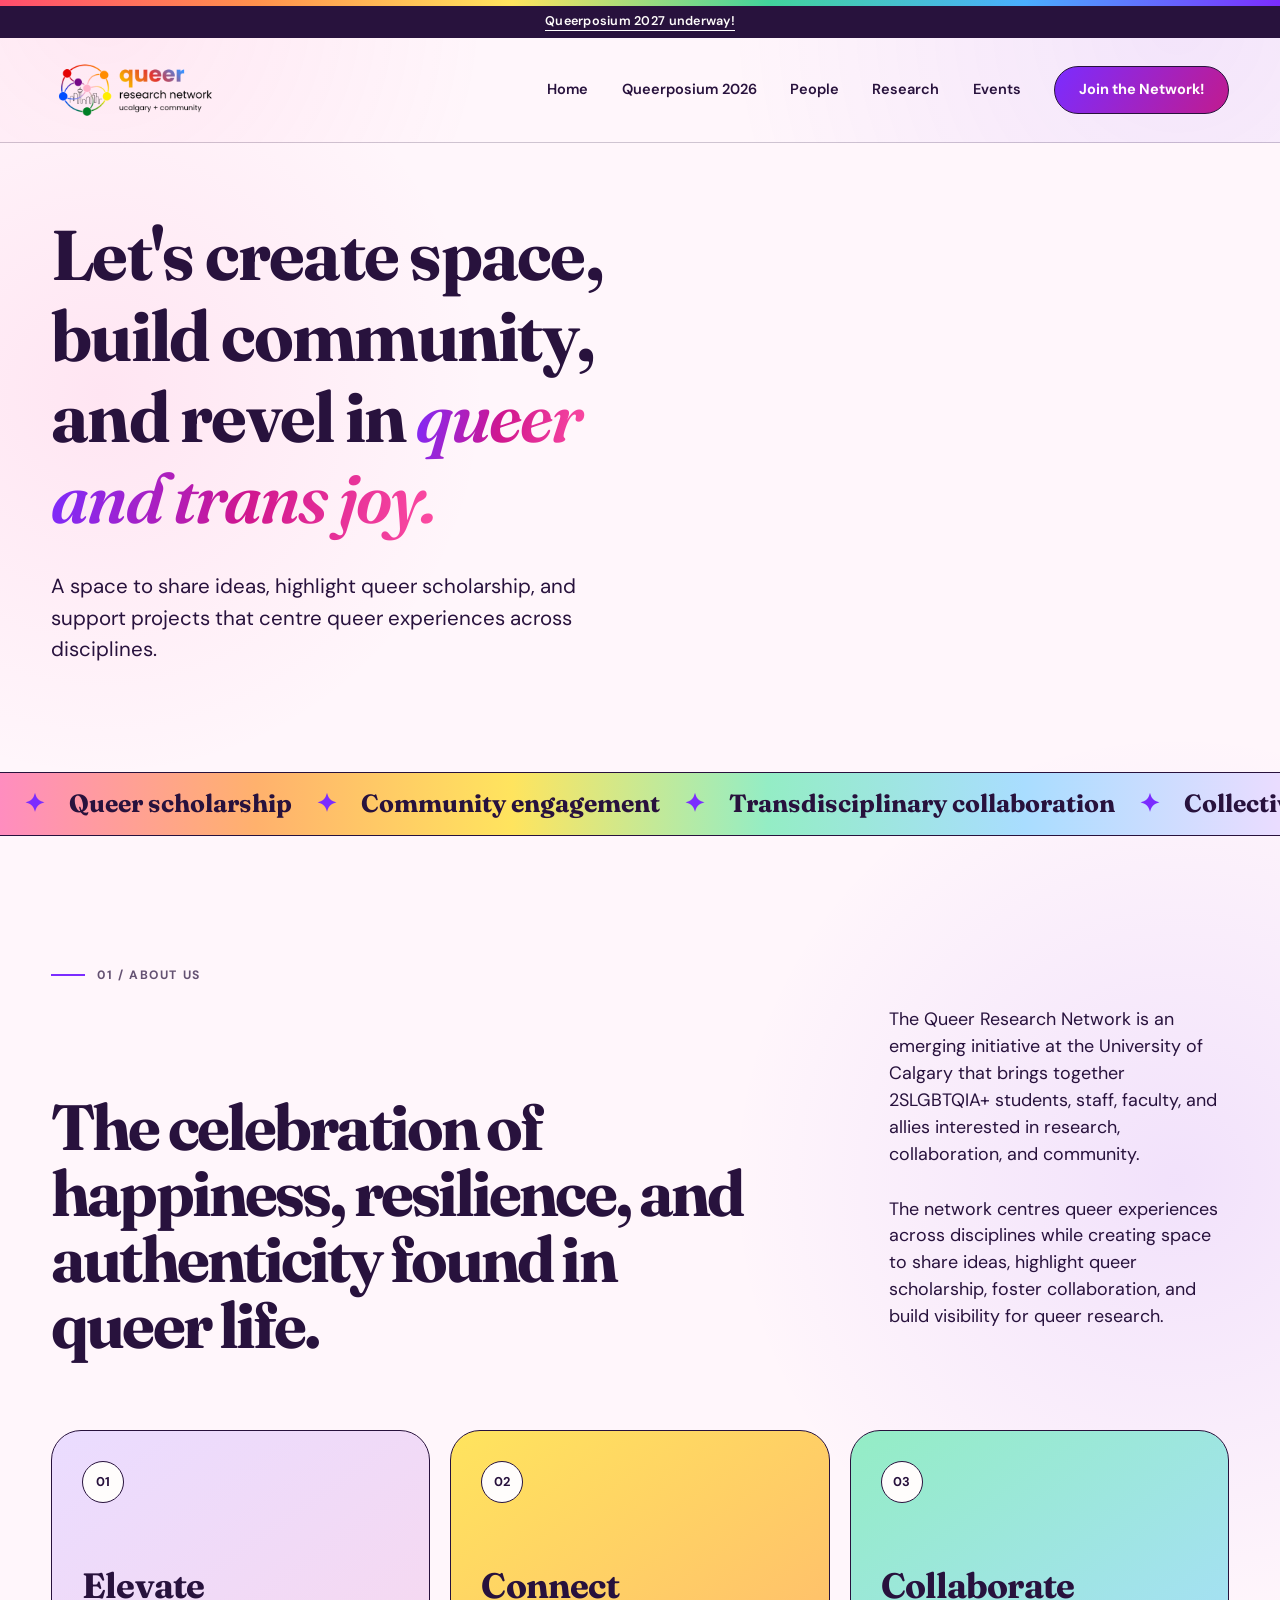
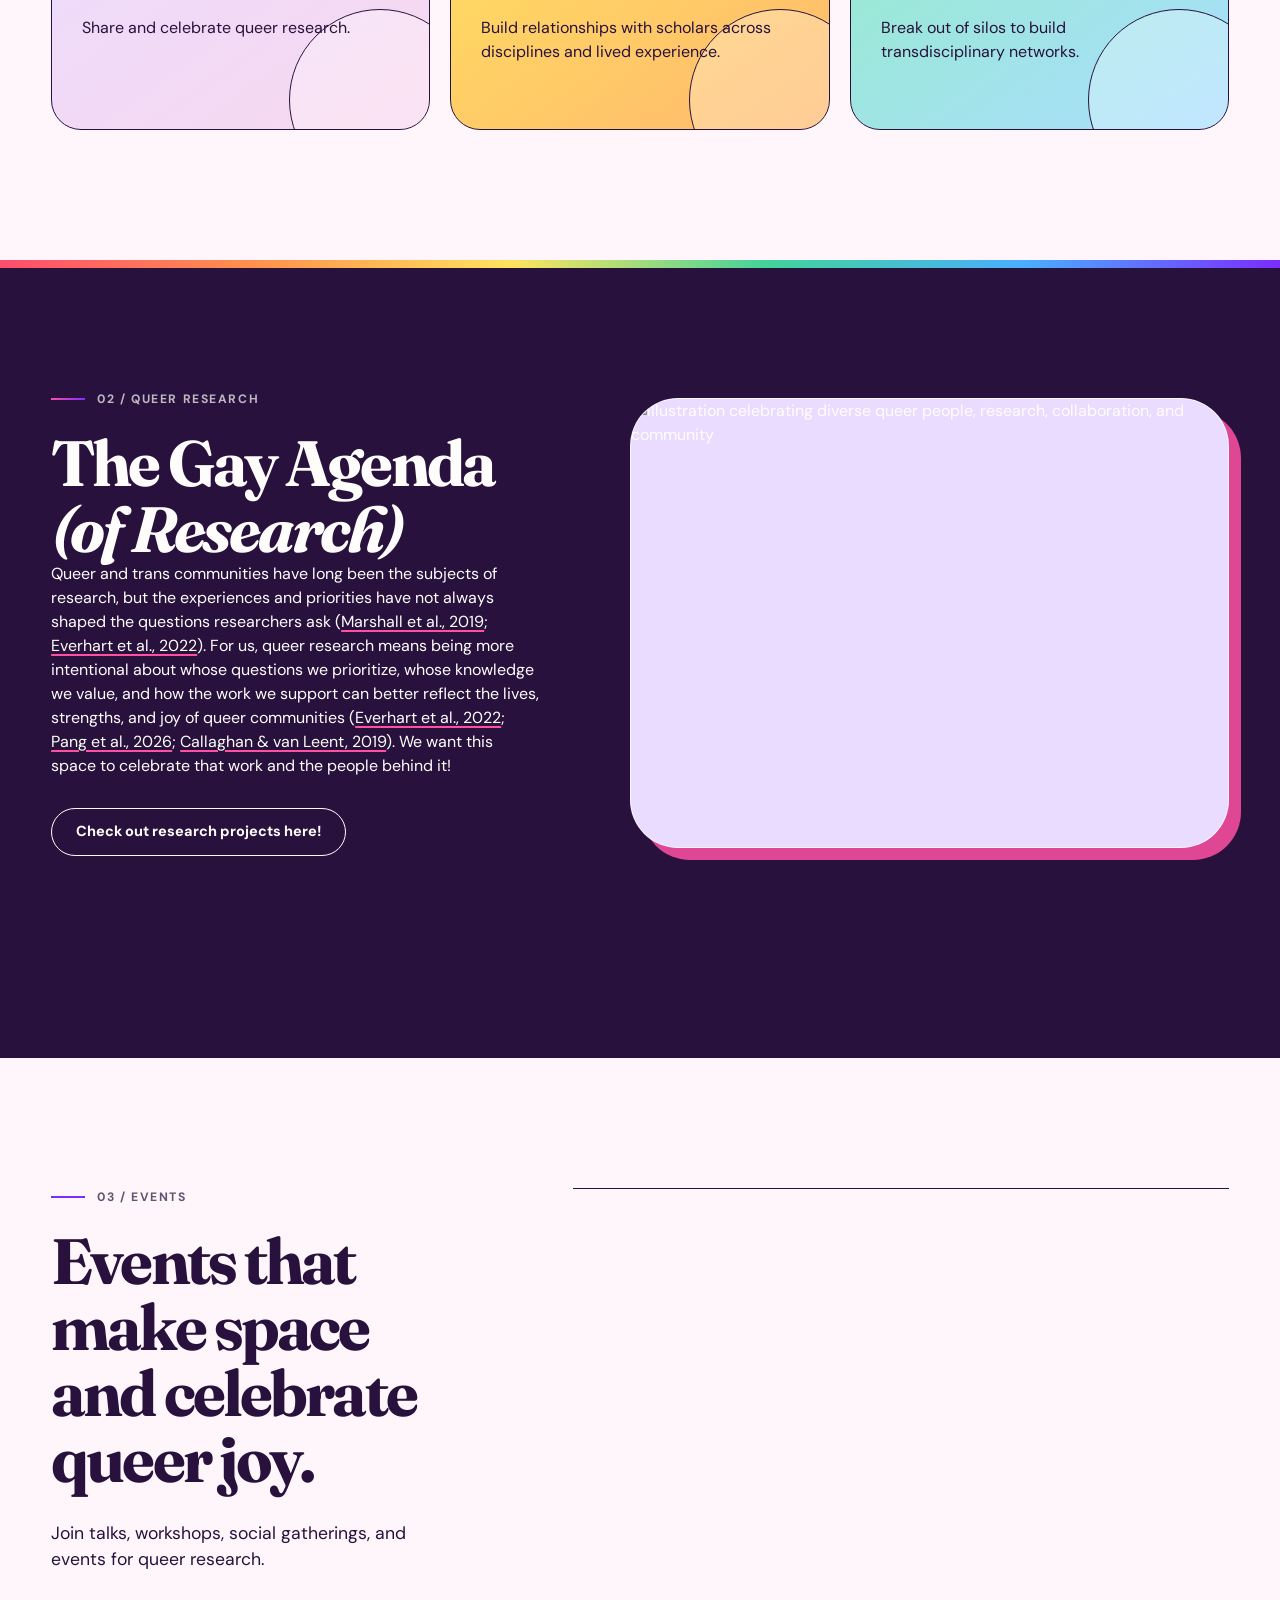
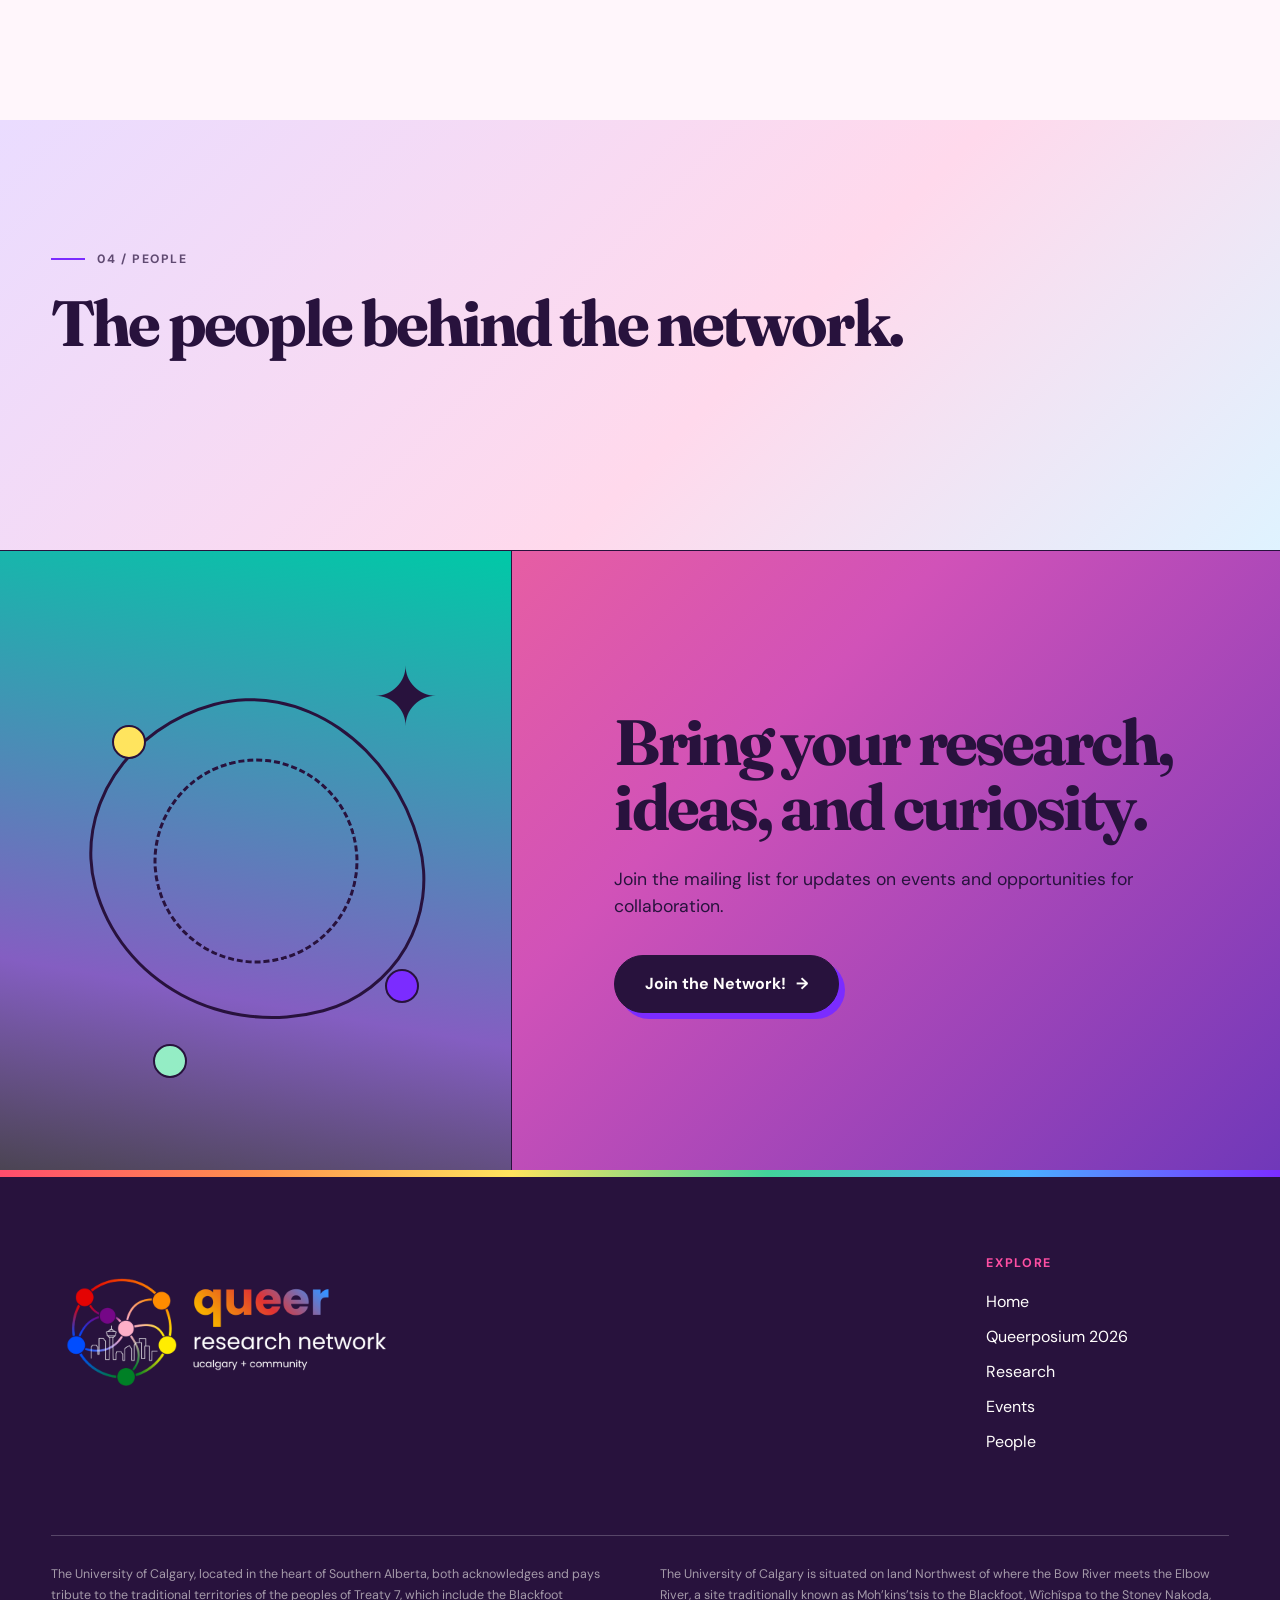
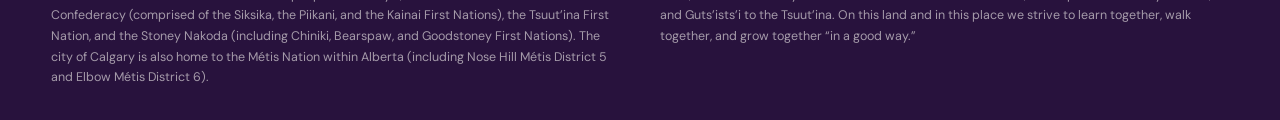
==== commit 5db076a8: "Add files via upload" ====
--- a/index.html
+++ b/index.html
@@ -46,6 +46,7 @@
         <img
           class="hero-illustration"
           src="assets/queer-research-foreground.png"
+          alt=""
         />
       </div>
     </section>
@@ -69,7 +70,7 @@
             interested in research, collaboration, and community.
           </p>
           <p>
-            The hub centres queer experiences across disciplines, while creating space
+            The network centres queer experiences across disciplines while creating space
             to share ideas, highlight queer scholarship, foster collaboration, and build
             visibility for queer research.
           </p>
@@ -130,7 +131,7 @@
           </div>
 
           <a class="button button-outline" href="research.html">
-            Check out the cool research here!
+            Check out research projects here!
           </a>
           
         </div>
@@ -146,7 +147,6 @@
 
       <div class="research-grid"></div>
 
-      <div class="research-grid"></div>
     </section>
 
 
@@ -166,7 +166,7 @@
       <div class="section-heading-row">
         <div>
           <div class="section-label">04 / People</div>
-          <h2>A network of scholars across disciplines</h2>
+          <h2>The people behind the network.</h2>
         </div>
       </div>
       <div class="people-grid"></div>
@@ -203,7 +203,7 @@
       <div class="connect-copy">
         <h2>Bring your research, ideas, and curiosity.</h2>
         <p>
-          Join the mailing list for events, opportunities, research calls, and opportunites for collaboration.
+          Join the mailing list for updates on events and opportunities for collaboration.
         </p>
         <a
           href="https://forms.cloud.microsoft/Pages/ResponsePage.aspx?id=7KAJxuOlMUaWhhkigL2RUbtueihBSt9Picqrnb887gtUMUtVWUZZM0RPVTFEOVdIR0JNRktCRlJOSyQlQCN0PWcu"
